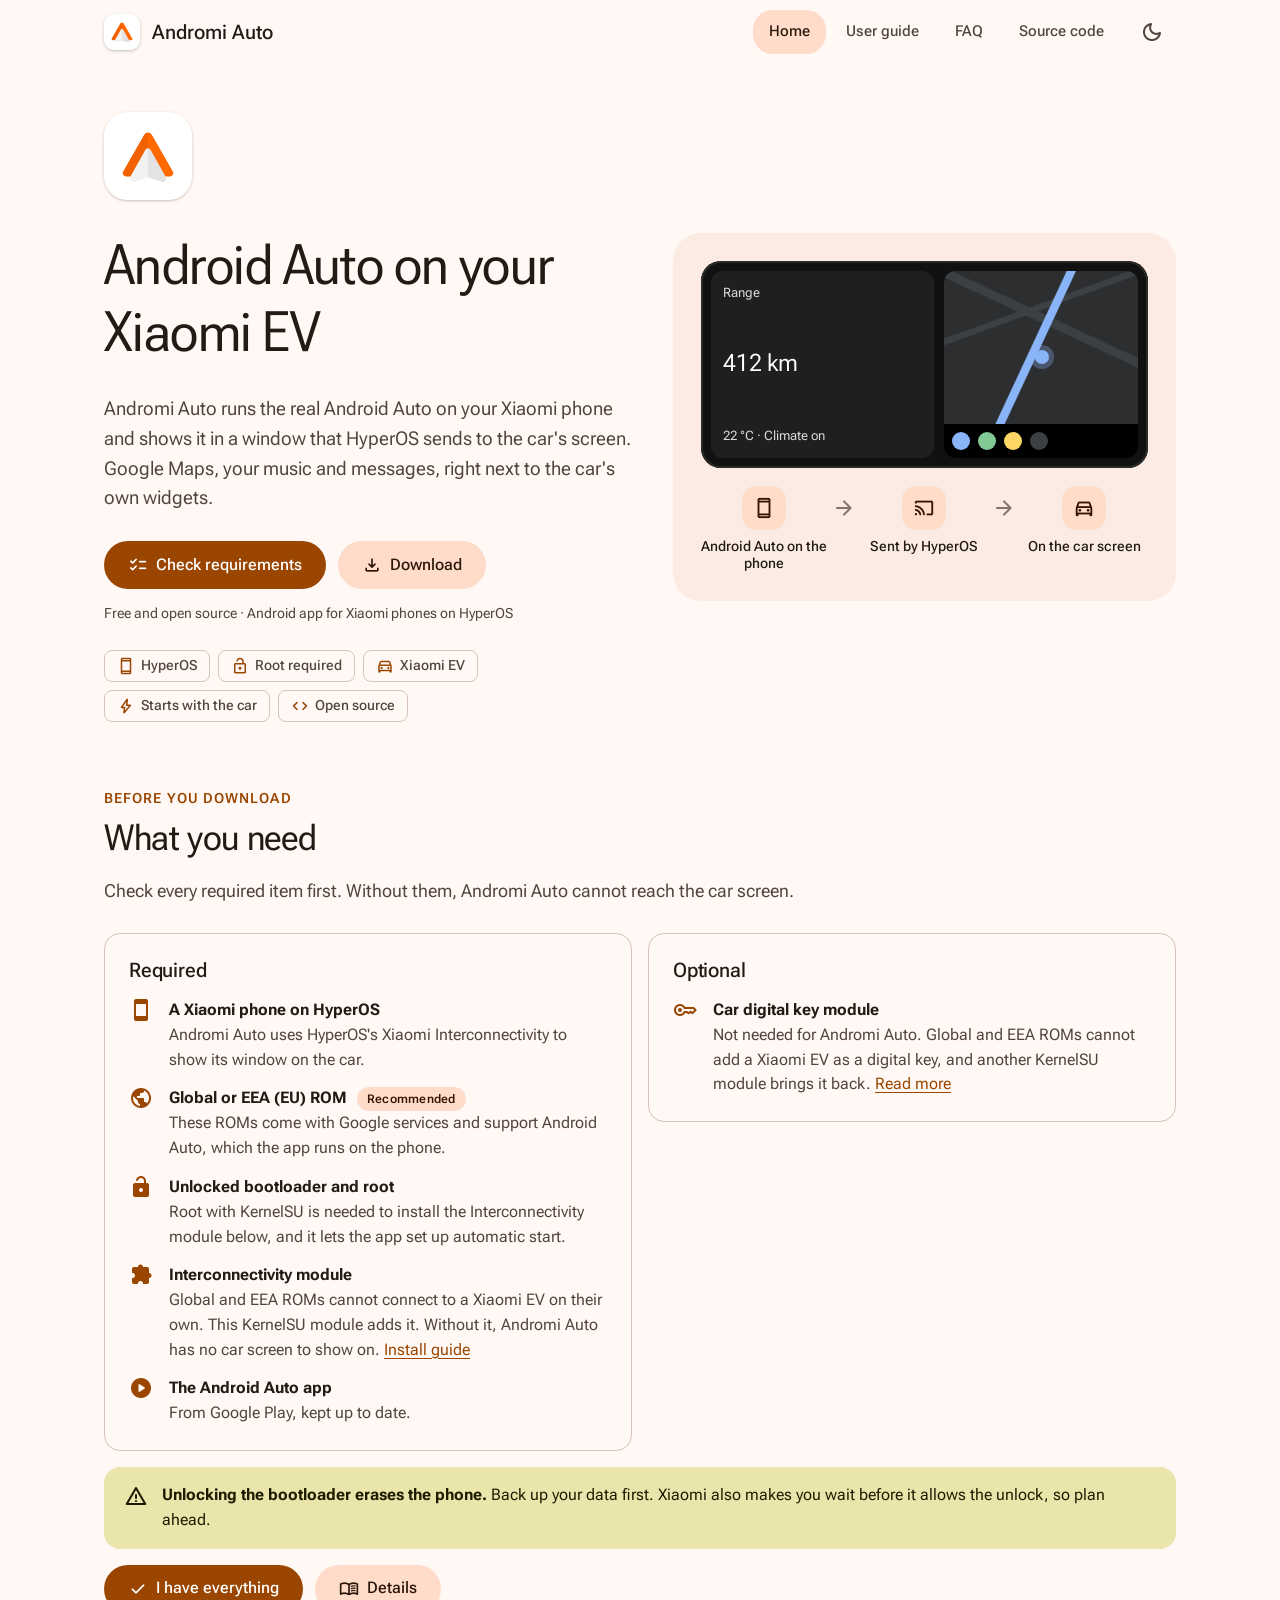
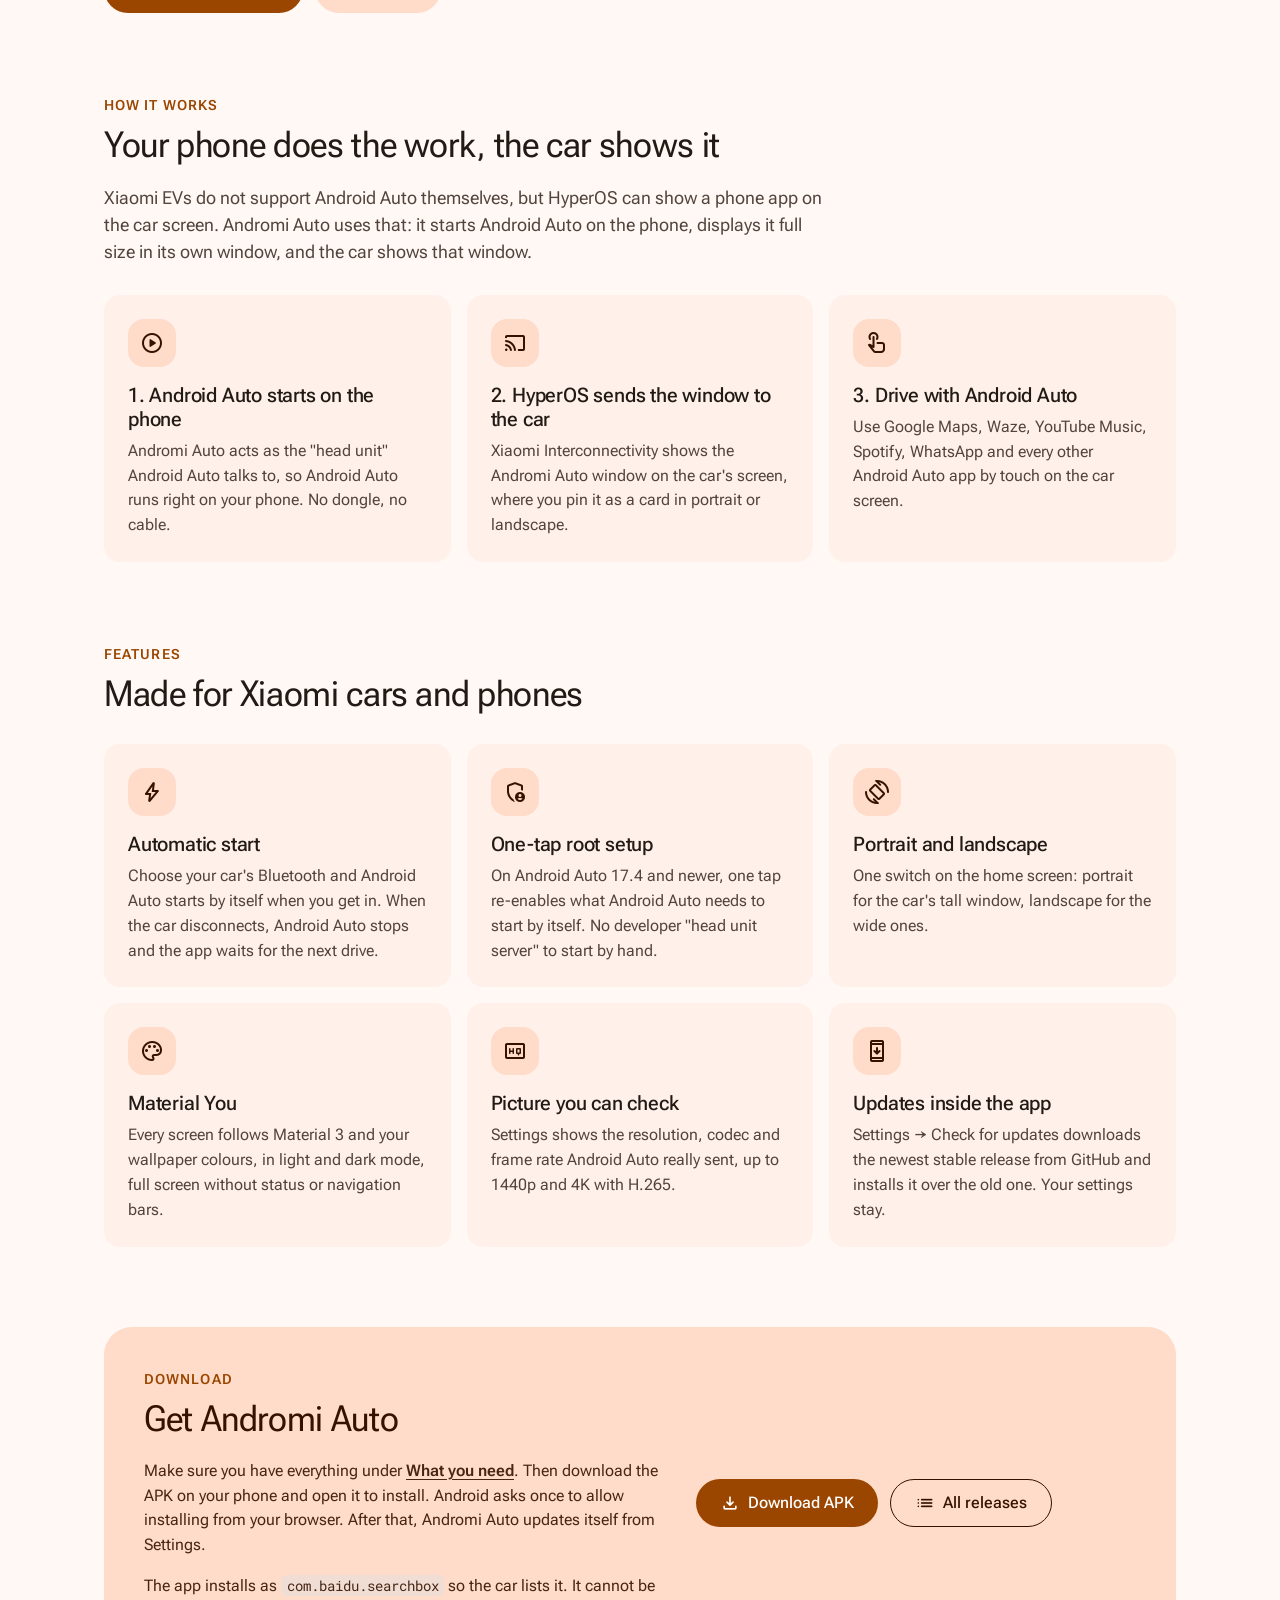
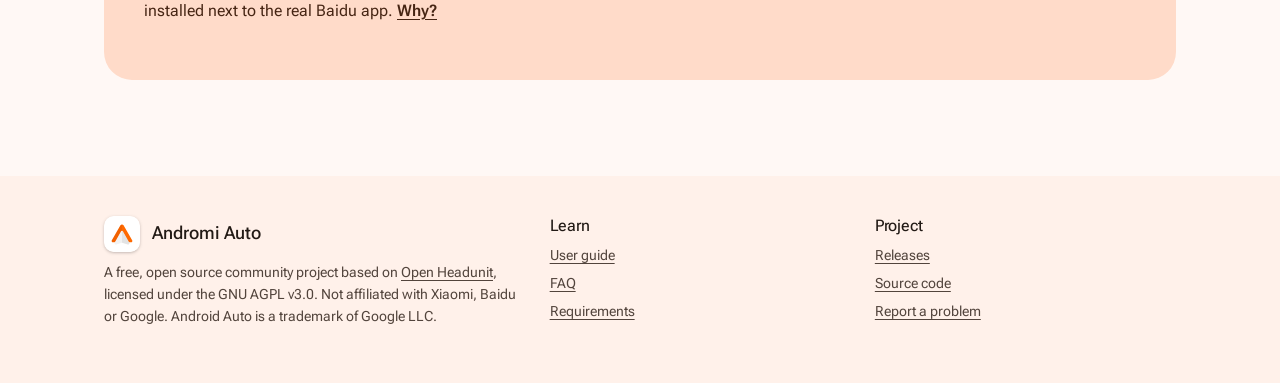
==== index.html @ 0a36bcce "Requirements first: unlocked bootloader, root and the module are required - Home: "What you need" co" ====
<!doctype html>
<html lang="en">
<head>
  <meta charset="utf-8">
  <meta name="viewport" content="width=device-width, initial-scale=1">
  <title>Andromi Auto · Android Auto on your Xiaomi EV</title>
  <meta name="description" content="Andromi Auto runs Android Auto on your Xiaomi phone and shows it on the screen of your Xiaomi EV through HyperOS Interconnectivity.">
  <meta name="theme-color" content="#FFF8F5" media="(prefers-color-scheme: light)">
  <meta name="theme-color" content="#1A120D" media="(prefers-color-scheme: dark)">
  <meta property="og:title" content="Andromi Auto">
  <meta property="og:description" content="Android Auto on the screen of your Xiaomi EV, straight from your Xiaomi phone.">
  <meta property="og:image" content="https://andromi-auto.github.io/assets/icon-512.png">
  <link rel="icon" href="favicon.svg" type="image/svg+xml">
  <link rel="icon" href="favicon.png" type="image/png" sizes="64x64">
  <link rel="apple-touch-icon" href="apple-touch-icon.png">
  <script>try{var t=localStorage.getItem("theme");if(t)document.documentElement.setAttribute("data-theme",t)}catch(e){}</script>
  <link rel="preconnect" href="https://fonts.googleapis.com">
  <link rel="preconnect" href="https://fonts.gstatic.com" crossorigin>
  <link rel="stylesheet" href="https://fonts.googleapis.com/css2?family=Roboto+Flex:opsz,wght@8..144,300..700&family=Roboto+Mono:wght@400;500&display=swap">
  <link rel="stylesheet" href="https://fonts.googleapis.com/css2?family=Material+Symbols+Rounded:opsz,wght,FILL,GRAD@20..48,100..700,0..1,-50..200&display=block">
  <link rel="stylesheet" href="assets/style.css">
</head>
<body>
  <a class="skip" href="#main">Skip to content</a>

  <header class="top-bar">
    <div class="wrap">
      <a class="brand" href="./"><img src="assets/icon.svg" alt="" width="36" height="36">Andromi Auto</a>
      <nav class="nav" aria-label="Main">
        <a href="./" aria-current="page">Home</a>
        <a href="guide.html">User guide</a>
        <a href="faq.html">FAQ</a>
        <a href="https://github.com/Andromi-Auto/andromi-auto">Source code</a>
      </nav>
      <button class="icon-button" id="theme-toggle" type="button" aria-label="Switch theme"><span class="icon">dark_mode</span></button>
    </div>
  </header>

  <main id="main">
    <!-- Hero -->
    <section class="hero">
      <div class="wrap">
        <div>
          <img class="hero-logo" src="assets/icon.svg" alt="Andromi Auto icon" width="88" height="88">
          <h1>Android Auto on your Xiaomi EV</h1>
          <p class="lead">Andromi Auto runs the real Android Auto on your Xiaomi phone and shows it in a window that HyperOS sends to the car's screen. Google Maps, your music and messages, right next to the car's own widgets.</p>
          <div class="btn-row">
            <a class="btn btn-filled" href="#requirements"><span class="icon">checklist</span>Check requirements</a>
            <a class="btn btn-tonal" href="#download"><span class="icon">download</span>Download</a>
          </div>
          <p class="release-note" data-latest-release>Free and open source · Android app for Xiaomi phones on HyperOS</p>
          <ul class="chips" aria-label="Highlights">
            <li class="chip"><span class="icon">smartphone</span>HyperOS</li>
            <li class="chip"><span class="icon">lock_open</span>Root required</li>
            <li class="chip"><span class="icon">directions_car</span>Xiaomi EV</li>
            <li class="chip"><span class="icon">bolt</span>Starts with the car</li>
            <li class="chip"><span class="icon">code</span>Open source</li>
          </ul>
        </div>

        <figure class="scene" aria-label="Illustration: Android Auto from the phone shown on the car screen next to the car's widgets">
          <div class="car-screen" aria-hidden="true">
            <div class="car-widget"><span>Range</span><strong>412 km</strong><span>22 °C · Climate on</span></div>
            <div class="aa-window"><div class="aa-map"></div><div class="aa-rail"><span></span><span></span><span></span><span></span></div></div>
          </div>
          <div class="flow">
            <span class="flow-step"><span class="icon">smartphone</span>Android Auto on the phone</span>
            <span class="icon flow-arrow" aria-hidden="true">arrow_forward</span>
            <span class="flow-step"><span class="icon">cast</span>Sent by HyperOS</span>
            <span class="icon flow-arrow" aria-hidden="true">arrow_forward</span>
            <span class="flow-step"><span class="icon">directions_car</span>On the car screen</span>
          </div>
        </figure>
      </div>
    </section>

    <!-- Requirements: first, so nobody downloads an app their phone cannot use -->
    <section id="requirements">
      <div class="wrap">
        <div class="section-head">
          <span class="eyebrow">Before you download</span>
          <h2>What you need</h2>
          <p>Check every required item first. Without them, Andromi Auto cannot reach the car screen.</p>
        </div>
        <div class="grid two">
          <div class="card outlined">
            <h3>Required</h3>
            <ul class="check-list">
              <li><span class="icon filled">smartphone</span><div><strong>A Xiaomi phone on HyperOS</strong><span class="text">Andromi Auto uses HyperOS's Xiaomi Interconnectivity to show its window on the car.</span></div></li>
              <li><span class="icon filled">public</span><div><strong>Global or EEA (EU) ROM <span class="badge">Recommended</span></strong><span class="text">These ROMs come with Google services and support Android Auto, which the app runs on the phone.</span></div></li>
              <li><span class="icon filled">lock_open</span><div><strong>Unlocked bootloader and root</strong><span class="text">Root with KernelSU is needed to install the Interconnectivity module below, and it lets the app set up automatic start.</span></div></li>
              <li><span class="icon filled">extension</span><div><strong>Interconnectivity module</strong><span class="text">Global and EEA ROMs cannot connect to a Xiaomi EV on their own. This KernelSU module adds it. Without it, Andromi Auto has no car screen to show on. <a href="guide.html#interconnectivity-module">Install guide</a></span></div></li>
              <li><span class="icon filled">play_circle</span><div><strong>The Android Auto app</strong><span class="text">From Google Play, kept up to date.</span></div></li>
            </ul>
          </div>
          <div class="card outlined">
            <h3>Optional</h3>
            <ul class="check-list">
              <li><span class="icon">key</span><div><strong>Car digital key module</strong><span class="text">Not needed for Andromi Auto. Global and EEA ROMs cannot add a Xiaomi EV as a digital key, and another KernelSU module brings it back. <a href="guide.html#digital-key">Read more</a></span></div></li>
            </ul>
          </div>
        </div>
        <div class="note warn">
          <span class="icon">warning</span>
          <div><p><b>Unlocking the bootloader erases the phone.</b> Back up your data first. Xiaomi also makes you wait before it allows the unlock, so plan ahead.</p></div>
        </div>
        <div class="btn-row" style="margin-top:8px">
          <a class="btn btn-filled" href="#download"><span class="icon">check</span>I have everything</a>
          <a class="btn btn-tonal" href="guide.html#requirements"><span class="icon">menu_book</span>Details</a>
        </div>
      </div>
    </section>

    <!-- What it does -->
    <section id="how-it-works">
      <div class="wrap">
        <div class="section-head">
          <span class="eyebrow">How it works</span>
          <h2>Your phone does the work, the car shows it</h2>
          <p>Xiaomi EVs do not support Android Auto themselves, but HyperOS can show a phone app on the car screen. Andromi Auto uses that: it starts Android Auto on the phone, displays it full size in its own window, and the car shows that window.</p>
        </div>
        <div class="grid">
          <div class="card">
            <span class="feature-icon"><span class="icon">play_circle</span></span>
            <h3>1. Android Auto starts on the phone</h3>
            <p>Andromi Auto acts as the "head unit" Android Auto talks to, so Android Auto runs right on your phone. No dongle, no cable.</p>
          </div>
          <div class="card">
            <span class="feature-icon"><span class="icon">cast</span></span>
            <h3>2. HyperOS sends the window to the car</h3>
            <p>Xiaomi Interconnectivity shows the Andromi Auto window on the car's screen, where you pin it as a card in portrait or landscape.</p>
          </div>
          <div class="card">
            <span class="feature-icon"><span class="icon">touch_app</span></span>
            <h3>3. Drive with Android Auto</h3>
            <p>Use Google Maps, Waze, YouTube Music, Spotify, WhatsApp and every other Android Auto app by touch on the car screen.</p>
          </div>
        </div>
      </div>
    </section>

    <!-- Features -->
    <section id="features">
      <div class="wrap">
        <div class="section-head">
          <span class="eyebrow">Features</span>
          <h2>Made for Xiaomi cars and phones</h2>
        </div>
        <div class="grid">
          <div class="card">
            <span class="feature-icon"><span class="icon">bolt</span></span>
            <h3>Automatic start</h3>
            <p>Choose your car's Bluetooth and Android Auto starts by itself when you get in. When the car disconnects, Android Auto stops and the app waits for the next drive.</p>
          </div>
          <div class="card">
            <span class="feature-icon"><span class="icon">admin_panel_settings</span></span>
            <h3>One-tap root setup</h3>
            <p>On Android Auto 17.4 and newer, one tap re-enables what Android Auto needs to start by itself. No developer "head unit server" to start by hand.</p>
          </div>
          <div class="card">
            <span class="feature-icon"><span class="icon">screen_rotation</span></span>
            <h3>Portrait and landscape</h3>
            <p>One switch on the home screen: portrait for the car's tall window, landscape for the wide ones.</p>
          </div>
          <div class="card">
            <span class="feature-icon"><span class="icon">palette</span></span>
            <h3>Material You</h3>
            <p>Every screen follows Material 3 and your wallpaper colours, in light and dark mode, full screen without status or navigation bars.</p>
          </div>
          <div class="card">
            <span class="feature-icon"><span class="icon">high_quality</span></span>
            <h3>Picture you can check</h3>
            <p>Settings shows the resolution, codec and frame rate Android Auto really sent, up to 1440p and 4K with H.265.</p>
          </div>
          <div class="card">
            <span class="feature-icon"><span class="icon">system_update</span></span>
            <h3>Updates inside the app</h3>
            <p>Settings → Check for updates downloads the newest stable release from GitHub and installs it over the old one. Your settings stay.</p>
          </div>
        </div>
      </div>
    </section>

    <!-- Download -->
    <section id="download">
      <div class="wrap">
        <div class="download">
          <div>
            <span class="eyebrow">Download</span>
            <h2>Get Andromi Auto</h2>
            <p>Make sure you have everything under <a href="#requirements" style="color:inherit;font-weight:600">What you need</a>. Then download the APK on your phone and open it to install. Android asks once to allow installing from your browser. After that, Andromi Auto updates itself from Settings.</p>
            <p>The app installs as <code>com.baidu.searchbox</code> so the car lists it. It cannot be installed next to the real Baidu app. <a href="faq.html#baidu" style="color:inherit;font-weight:600">Why?</a></p>
          </div>
          <div class="btn-row">
            <a class="btn btn-filled" href="https://github.com/Andromi-Auto/andromi-auto/releases/latest/download/Andromi-Auto-release.apk"><span class="icon">download</span>Download APK</a>
            <a class="btn btn-outlined" href="https://github.com/Andromi-Auto/andromi-auto/releases"><span class="icon">list</span>All releases</a>
          </div>
        </div>
      </div>
    </section>
  </main>

  <footer>
    <div class="wrap">
      <div>
        <a class="brand" href="./"><img src="assets/icon.svg" alt="" width="36" height="36">Andromi Auto</a>
        <p>A free, open source community project based on <a href="https://github.com/andreknieriem/open-headunit">Open Headunit</a>, licensed under the GNU AGPL v3.0. Not affiliated with Xiaomi, Baidu or Google. Android Auto is a trademark of Google LLC.</p>
      </div>
      <div>
        <h2>Learn</h2>
        <ul>
          <li><a href="guide.html">User guide</a></li>
          <li><a href="faq.html">FAQ</a></li>
          <li><a href="guide.html#requirements">Requirements</a></li>
        </ul>
      </div>
      <div>
        <h2>Project</h2>
        <ul>
          <li><a href="https://github.com/Andromi-Auto/andromi-auto/releases">Releases</a></li>
          <li><a href="https://github.com/Andromi-Auto/andromi-auto">Source code</a></li>
          <li><a href="https://github.com/Andromi-Auto/andromi-auto/issues">Report a problem</a></li>
        </ul>
      </div>
    </div>
  </footer>

  <script src="assets/app.js"></script>
</body>
</html>
---- assets/style.css ----
/*
 * Andromi Auto website: Material 3 (Material You) look.
 * Colour roles follow the M3 tonal palette generated from the app's Xiaomi orange (#FF6900).
 * Light by default, dark from the system setting, and either one forced by the theme button
 * (data-theme on <html>).
 */

:root {
  --brand: #FF6900;

  --primary: #9A4600;
  --on-primary: #FFFFFF;
  --primary-container: #FFDBC9;
  --on-primary-container: #331200;
  --secondary: #765848;
  --on-secondary: #FFFFFF;
  --secondary-container: #FFDBC9;
  --on-secondary-container: #2B160A;
  --tertiary: #636032;
  --tertiary-container: #EAE5AB;
  --on-tertiary-container: #1E1C00;
  --error-container: #FFDAD6;
  --on-error-container: #410002;

  --surface: #FFF8F5;
  --on-surface: #221A15;
  --on-surface-variant: #52443C;
  --outline: #85746B;
  --outline-variant: #D7C2B8;
  --surface-container-lowest: #FFFFFF;
  --surface-container-low: #FFF1EA;
  --surface-container: #FBEBE3;
  --surface-container-high: #F5E5DD;
  --surface-container-highest: #EFDFD7;

  --shadow: 0 1px 2px rgba(0, 0, 0, .12), 0 1px 3px 1px rgba(0, 0, 0, .08);
  --radius-s: 12px;
  --radius-m: 16px;
  --radius-l: 28px;
  --max: 1120px;
  color-scheme: light;
}

@media (prefers-color-scheme: dark) {
  :root:not([data-theme="light"]) {
    --primary: #FFB68D;
    --on-primary: #532200;
    --primary-container: #763400;
    --on-primary-container: #FFDBC9;
    --secondary: #E6BEAA;
    --on-secondary: #432B1E;
    --secondary-container: #5C4133;
    --on-secondary-container: #FFDBC9;
    --tertiary: #CEC991;
    --tertiary-container: #4B4820;
    --on-tertiary-container: #EAE5AB;
    --error-container: #93000A;
    --on-error-container: #FFDAD6;
    --surface: #1A120D;
    --on-surface: #F0DFD7;
    --on-surface-variant: #D7C2B8;
    --outline: #A08D84;
    --outline-variant: #52443C;
    --surface-container-lowest: #140D09;
    --surface-container-low: #221A15;
    --surface-container: #271E19;
    --surface-container-high: #322823;
    --surface-container-highest: #3D332D;
    --shadow: 0 1px 2px rgba(0, 0, 0, .4), 0 1px 3px 1px rgba(0, 0, 0, .25);
    color-scheme: dark;
  }
}

:root[data-theme="dark"] {
  --primary: #FFB68D;
  --on-primary: #532200;
  --primary-container: #763400;
  --on-primary-container: #FFDBC9;
  --secondary: #E6BEAA;
  --on-secondary: #432B1E;
  --secondary-container: #5C4133;
  --on-secondary-container: #FFDBC9;
  --tertiary: #CEC991;
  --tertiary-container: #4B4820;
  --on-tertiary-container: #EAE5AB;
  --error-container: #93000A;
  --on-error-container: #FFDAD6;
  --surface: #1A120D;
  --on-surface: #F0DFD7;
  --on-surface-variant: #D7C2B8;
  --outline: #A08D84;
  --outline-variant: #52443C;
  --surface-container-lowest: #140D09;
  --surface-container-low: #221A15;
  --surface-container: #271E19;
  --surface-container-high: #322823;
  --surface-container-highest: #3D332D;
  --shadow: 0 1px 2px rgba(0, 0, 0, .4), 0 1px 3px 1px rgba(0, 0, 0, .25);
  color-scheme: dark;
}

/* ---------- Base ---------- */

*, *::before, *::after { box-sizing: border-box; }

html { scroll-behavior: smooth; scroll-padding-top: 88px; -webkit-text-size-adjust: 100%; }

body {
  margin: 0;
  background: var(--surface);
  color: var(--on-surface);
  font-family: "Roboto Flex", Roboto, system-ui, -apple-system, "Segoe UI", sans-serif;
  font-size: 16px;
  line-height: 1.55;
  -webkit-font-smoothing: antialiased;
}

a { color: var(--primary); text-underline-offset: 3px; }
a:hover { text-decoration-thickness: 2px; }

h1, h2, h3 { line-height: 1.2; margin: 0 0 .5em; font-weight: 500; letter-spacing: -.01em; }
h1 { font-size: clamp(2.25rem, 5vw + 1rem, 3.5rem); font-weight: 450; }
h2 { font-size: clamp(1.75rem, 2.5vw + 1rem, 2.25rem); font-weight: 450; }
h3 { font-size: 1.25rem; }
p { margin: 0 0 1em; }

code, kbd {
  font-family: "Roboto Mono", ui-monospace, SFMono-Regular, Menlo, monospace;
  font-size: .88em;
  background: var(--surface-container-highest);
  border-radius: 6px;
  padding: .1em .4em;
}

.icon {
  font-family: "Material Symbols Rounded";
  font-weight: normal;
  font-style: normal;
  font-size: 24px;
  line-height: 1;
  letter-spacing: normal;
  text-transform: none;
  display: inline-block;
  white-space: nowrap;
  direction: ltr;
  -webkit-font-feature-settings: "liga";
  font-feature-settings: "liga";
  font-variation-settings: "FILL" 0, "wght" 400, "GRAD" 0, "opsz" 24;
  user-select: none;
  flex: none;
}
.icon.filled { font-variation-settings: "FILL" 1, "wght" 400, "GRAD" 0, "opsz" 24; }

.wrap { max-width: var(--max); margin: 0 auto; padding: 0 16px; }
@media (min-width: 600px) { .wrap { padding: 0 24px; } }

.skip {
  position: absolute; left: -999px; top: 8px; z-index: 100;
  background: var(--primary); color: var(--on-primary); padding: 8px 16px; border-radius: 20px;
}
.skip:focus { left: 8px; }

:focus-visible { outline: 3px solid var(--primary); outline-offset: 2px; border-radius: 4px; }

/* ---------- Top app bar ---------- */

.top-bar {
  position: sticky; top: 0; z-index: 10;
  background: var(--surface);
  transition: background-color .2s, box-shadow .2s;
}
.top-bar.scrolled { background: var(--surface-container); }

.top-bar .wrap {
  display: flex; align-items: center; gap: 8px; min-height: 64px;
}

.brand {
  display: flex; align-items: center; gap: 12px;
  color: var(--on-surface); text-decoration: none; font-size: 1.25rem; font-weight: 500;
  margin-right: auto; white-space: nowrap;
}
.brand img { width: 36px; height: 36px; border-radius: 10px; box-shadow: var(--shadow); }

.nav { display: flex; gap: 4px; }
.nav a {
  color: var(--on-surface-variant); text-decoration: none; font-weight: 500; font-size: .95rem;
  padding: 10px 16px; border-radius: 20px; white-space: nowrap;
}
.nav a:hover { background: var(--surface-container-highest); color: var(--on-surface); }
.nav a[aria-current="page"] { background: var(--secondary-container); color: var(--on-secondary-container); }

.icon-button {
  display: inline-grid; place-items: center; width: 48px; height: 48px; border-radius: 24px;
  border: 0; background: transparent; color: var(--on-surface-variant); cursor: pointer;
}
.icon-button:hover { background: var(--surface-container-highest); }

/* On phones the navigation moves to a scrollable row of tabs under the title. */
@media (max-width: 760px) {
  .top-bar .wrap { flex-wrap: wrap; padding-top: 4px; }
  .nav {
    order: 3; width: 100%; overflow-x: auto; scrollbar-width: none;
    padding-bottom: 8px; margin: 0 -4px;
  }
  .nav::-webkit-scrollbar { display: none; }
}

/* ---------- Buttons and chips ---------- */

.btn {
  display: inline-flex; align-items: center; justify-content: center; gap: 8px;
  min-height: 48px; padding: 0 24px; border-radius: 24px; border: 0;
  font: inherit; font-weight: 500; font-size: 1rem; text-decoration: none; cursor: pointer;
  transition: box-shadow .15s, filter .15s;
}
.btn .icon { font-size: 20px; }
.btn-filled { background: var(--primary); color: var(--on-primary); }
.btn-filled:hover { box-shadow: var(--shadow); filter: brightness(1.06); }
.btn-tonal { background: var(--secondary-container); color: var(--on-secondary-container); }
.btn-tonal:hover { box-shadow: var(--shadow); }
.btn-outlined { background: transparent; color: var(--primary); border: 1px solid var(--outline); }
.btn-outlined:hover { background: var(--surface-container-high); }
.btn-row { display: flex; flex-wrap: wrap; gap: 12px; }

.chips { display: flex; flex-wrap: wrap; gap: 8px; margin: 0; padding: 0; list-style: none; }
.chip {
  display: inline-flex; align-items: center; gap: 6px; height: 32px; padding: 0 12px;
  border: 1px solid var(--outline-variant); border-radius: 8px;
  color: var(--on-surface-variant); font-size: .875rem; font-weight: 500;
}
.chip .icon { font-size: 18px; color: var(--primary); }

/* ---------- Sections and cards ---------- */

section { padding: 56px 0; }
section + section { padding-top: 24px; }
.section-head { max-width: 720px; margin-bottom: 28px; }
.section-head p { color: var(--on-surface-variant); font-size: 1.1rem; }
.eyebrow {
  display: inline-block; color: var(--primary); font-weight: 600; font-size: .85rem;
  letter-spacing: .08em; text-transform: uppercase; margin-bottom: 8px;
}

.grid { display: grid; gap: 16px; grid-template-columns: repeat(auto-fill, minmax(min(100%, 300px), 1fr)); }
.grid.two { grid-template-columns: repeat(auto-fit, minmax(min(100%, 340px), 1fr)); align-items: start; }

.card {
  background: var(--surface-container-low);
  border-radius: var(--radius-m);
  padding: 24px;
}
.card.elevated { background: var(--surface-container-low); box-shadow: var(--shadow); }
.card.filled { background: var(--surface-container-highest); }
.card.outlined { background: var(--surface); border: 1px solid var(--outline-variant); }
.card h3 { margin-bottom: .4em; }
.card h3 + .check-list { margin-top: 16px; }
.card p:last-child, .card ul:last-child, .card ol:last-child { margin-bottom: 0; }
.card p, .card li { color: var(--on-surface-variant); }

.feature-icon {
  display: inline-grid; place-items: center; width: 48px; height: 48px; margin-bottom: 16px;
  border-radius: 16px; background: var(--primary-container); color: var(--on-primary-container);
}

/* ---------- Hero ---------- */

.hero { padding: 48px 0 40px; }
.hero .wrap { display: grid; gap: 40px; align-items: center; }
@media (min-width: 900px) { .hero .wrap { grid-template-columns: 1.05fr 1fr; } }
.hero-logo { width: 88px; height: 88px; border-radius: 24px; box-shadow: var(--shadow); margin-bottom: 24px; }
.hero .lead { font-size: 1.2rem; color: var(--on-surface-variant); max-width: 34em; margin-bottom: 28px; }
.hero .chips { margin-top: 24px; }
.release-note { margin-top: 14px; font-size: .9rem; color: var(--on-surface-variant); min-height: 1.4em; }

/* The illustration: phone → Andromi Auto → car screen, drawn in CSS so it follows the theme. */
.scene {
  position: relative; background: var(--surface-container); border-radius: var(--radius-l);
  margin: 0; padding: 28px; display: grid; gap: 18px; overflow: hidden;
}
.car-screen {
  background: #111; border-radius: 20px; padding: 10px; aspect-ratio: 16 / 7.4;
  display: grid; grid-template-columns: 1.15fr 1fr; gap: 10px;
  box-shadow: inset 0 0 0 2px #2a2a2a;
}
.car-widget { border-radius: 12px; background: #1F1F1F; padding: 12px; color: #DADADA; font-size: .8rem; display: grid; align-content: space-between; }
.car-widget strong { font-size: 1.5rem; font-weight: 400; color: #fff; }
.aa-window { border-radius: 12px; background: #202124; overflow: hidden; display: grid; grid-template-rows: 1fr auto; }
.aa-map {
  background:
    linear-gradient(115deg, transparent 46%, #8AB4F8 46.5%, #8AB4F8 49.5%, transparent 50%),
    linear-gradient(25deg, transparent 60%, #3c4043 60.5%, #3c4043 64%, transparent 64.5%),
    linear-gradient(160deg, transparent 30%, #3c4043 30.5%, #3c4043 33%, transparent 33.5%),
    #2D2E30;
  position: relative;
}
.aa-map::after {
  content: ""; position: absolute; left: 47%; top: 52%; width: 14px; height: 14px; border-radius: 50%;
  background: #8AB4F8; box-shadow: 0 0 0 5px rgba(138, 180, 248, .3);
}
.aa-rail { display: flex; gap: 8px; padding: 8px; background: #000; }
.aa-rail span { width: 18px; height: 18px; border-radius: 50%; background: #3C4043; }
.aa-rail span:nth-child(1) { background: #8AB4F8; }
.aa-rail span:nth-child(2) { background: #81C995; }
.aa-rail span:nth-child(3) { background: #FDD663; }
.flow { display: grid; grid-template-columns: minmax(0, 1fr) auto minmax(0, 1fr) auto minmax(0, 1fr); align-items: start; gap: 4px; }
.flow-step { display: grid; justify-items: center; gap: 8px; text-align: center; font-size: .85rem; font-weight: 500; color: var(--on-surface); line-height: 1.3; }
.flow-step .icon { display: inline-grid; place-items: center; width: 44px; height: 44px; border-radius: 14px; background: var(--primary-container); color: var(--on-primary-container); font-size: 22px; }
.flow-arrow { color: var(--outline); margin-top: 10px; }
@media (max-width: 480px) { .scene { padding: 16px; } .flow-arrow { font-size: 18px; } }

/* ---------- Steps, notes, lists ---------- */

.steps { counter-reset: step; list-style: none; padding: 0; margin: 0; display: grid; gap: 12px; }
.steps > li {
  counter-increment: step; position: relative; padding: 20px 20px 20px 72px;
  background: var(--surface-container-low); border-radius: var(--radius-m);
}
.steps > li::before {
  content: counter(step); position: absolute; left: 20px; top: 18px;
  width: 36px; height: 36px; border-radius: 18px; display: grid; place-items: center;
  background: var(--primary); color: var(--on-primary); font-weight: 600;
}
.steps > li strong:first-child { display: block; font-size: 1.05rem; margin-bottom: 2px; }
.steps > li p { margin: 0; color: var(--on-surface-variant); }
.steps > li p + p { margin-top: .6em; }

.note {
  display: flex; gap: 14px; align-items: flex-start; padding: 16px 20px; border-radius: var(--radius-m);
  background: var(--secondary-container); color: var(--on-secondary-container); margin: 16px 0;
}
.note .icon { margin-top: 1px; }
.note p { margin: 0; }
.note p + p { margin-top: .5em; }
.note a { color: inherit; font-weight: 600; }
.note.warn { background: var(--tertiary-container); color: var(--on-tertiary-container); }

.check-list { list-style: none; padding: 0; margin: 0; display: grid; gap: 14px; }
.check-list li { display: grid; grid-template-columns: 28px 1fr; gap: 12px; }
.check-list .icon { color: var(--primary); }
.check-list strong { display: block; color: var(--on-surface); }
.check-list span.text { color: var(--on-surface-variant); }

.badge {
  display: inline-flex; align-items: center; height: 24px; padding: 0 10px; border-radius: 12px;
  font-size: .75rem; font-weight: 600; letter-spacing: .02em; vertical-align: middle; margin-left: 6px;
  background: var(--primary-container); color: var(--on-primary-container);
}
.badge.optional { background: var(--surface-container-highest); color: var(--on-surface-variant); }

pre {
  background: var(--surface-container-highest); color: var(--on-surface); border-radius: var(--radius-s);
  padding: 16px; overflow-x: auto; font-size: .85rem; line-height: 1.6; margin: .8em 0 0;
}
pre code { background: none; padding: 0; font-size: inherit; }

/* ---------- Guide layout with table of contents ---------- */

.doc { display: grid; gap: 32px; padding: 32px 0 64px; }
/* Grid columns may shrink below their content, so a long command scrolls inside its box. */
.doc > *, .steps > li { min-width: 0; }
@media (min-width: 960px) { .doc { grid-template-columns: 240px 1fr; } }
.toc { align-self: start; }
@media (min-width: 960px) { .toc { position: sticky; top: 88px; } }
.toc h2 { font-size: .85rem; text-transform: uppercase; letter-spacing: .08em; color: var(--on-surface-variant); font-weight: 600; margin: 0 0 8px 16px; }
.toc ol { list-style: none; margin: 0; padding: 0; }
.toc a { display: block; padding: 8px 16px; border-radius: 20px; color: var(--on-surface-variant); text-decoration: none; font-size: .95rem; font-weight: 500; }
.toc a:hover { background: var(--surface-container-highest); color: var(--on-surface); }
.toc a.active { background: var(--secondary-container); color: var(--on-secondary-container); }
@media (max-width: 959px) {
  .toc { background: var(--surface-container-low); border-radius: var(--radius-m); padding: 16px 8px; }
}
.doc-body > section { padding: 0 0 40px; }
.doc-body > section + section { padding-top: 0; }
.doc-body h2 { scroll-margin-top: 88px; display: flex; align-items: center; gap: 12px; }
.doc-body h2 .icon { color: var(--primary); }
.doc-body h3 { margin-top: 1.4em; scroll-margin-top: 88px; }
.doc-body > section > p, .doc-body > section > ul { color: var(--on-surface-variant); max-width: 760px; }
.page-title { padding: 40px 0 8px; }
.page-title p { color: var(--on-surface-variant); font-size: 1.15rem; max-width: 720px; }

/* ---------- FAQ (expandable cards) ---------- */

.faq { display: grid; gap: 8px; max-width: 860px; }
.faq details { background: var(--surface-container-low); border-radius: var(--radius-m); }
.faq details[open] { background: var(--surface-container); }
.faq summary {
  list-style: none; cursor: pointer; padding: 18px 20px; display: flex; gap: 16px; align-items: center;
  font-weight: 500; font-size: 1.05rem; border-radius: var(--radius-m);
}
.faq summary::-webkit-details-marker { display: none; }
.faq summary::after {
  content: "expand_more"; font-family: "Material Symbols Rounded"; font-size: 24px; margin-left: auto;
  color: var(--on-surface-variant); transition: transform .2s;
}
.faq details[open] summary::after { transform: rotate(180deg); }
.faq summary:hover { background: var(--surface-container-high); }
.faq .answer { padding: 0 20px 20px; color: var(--on-surface-variant); }
.faq .answer p:last-child { margin-bottom: 0; }
.faq-group + .faq-group { margin-top: 32px; }
.faq-group h2 { font-size: 1.35rem; margin-bottom: 14px; }

/* ---------- Download panel ---------- */

.download {
  background: var(--primary-container); color: var(--on-primary-container);
  border-radius: var(--radius-l); padding: 32px; display: grid; gap: 24px;
}
@media (min-width: 900px) { .download { grid-template-columns: 1.2fr 1fr; align-items: center; padding: 40px; } }
.download p { color: var(--on-primary-container); opacity: .9; }
.download .btn-outlined { color: var(--on-primary-container); border-color: currentColor; }

/* ---------- Footer ---------- */

footer {
  margin-top: 40px; background: var(--surface-container-low); color: var(--on-surface-variant);
  padding: 40px 0; font-size: .9rem;
}
footer .wrap { display: grid; gap: 24px; }
@media (min-width: 760px) { footer .wrap { grid-template-columns: 1.4fr 1fr 1fr; } }
footer h2 { font-size: 1rem; color: var(--on-surface); margin-bottom: 10px; }
footer ul { list-style: none; padding: 0; margin: 0; display: grid; gap: 6px; }
footer a { color: var(--on-surface-variant); }
footer a:hover { color: var(--primary); }
footer .brand { font-size: 1.1rem; margin-bottom: 10px; }

@media (prefers-reduced-motion: reduce) {
  html { scroll-behavior: auto; }
  * { transition: none !important; }
}
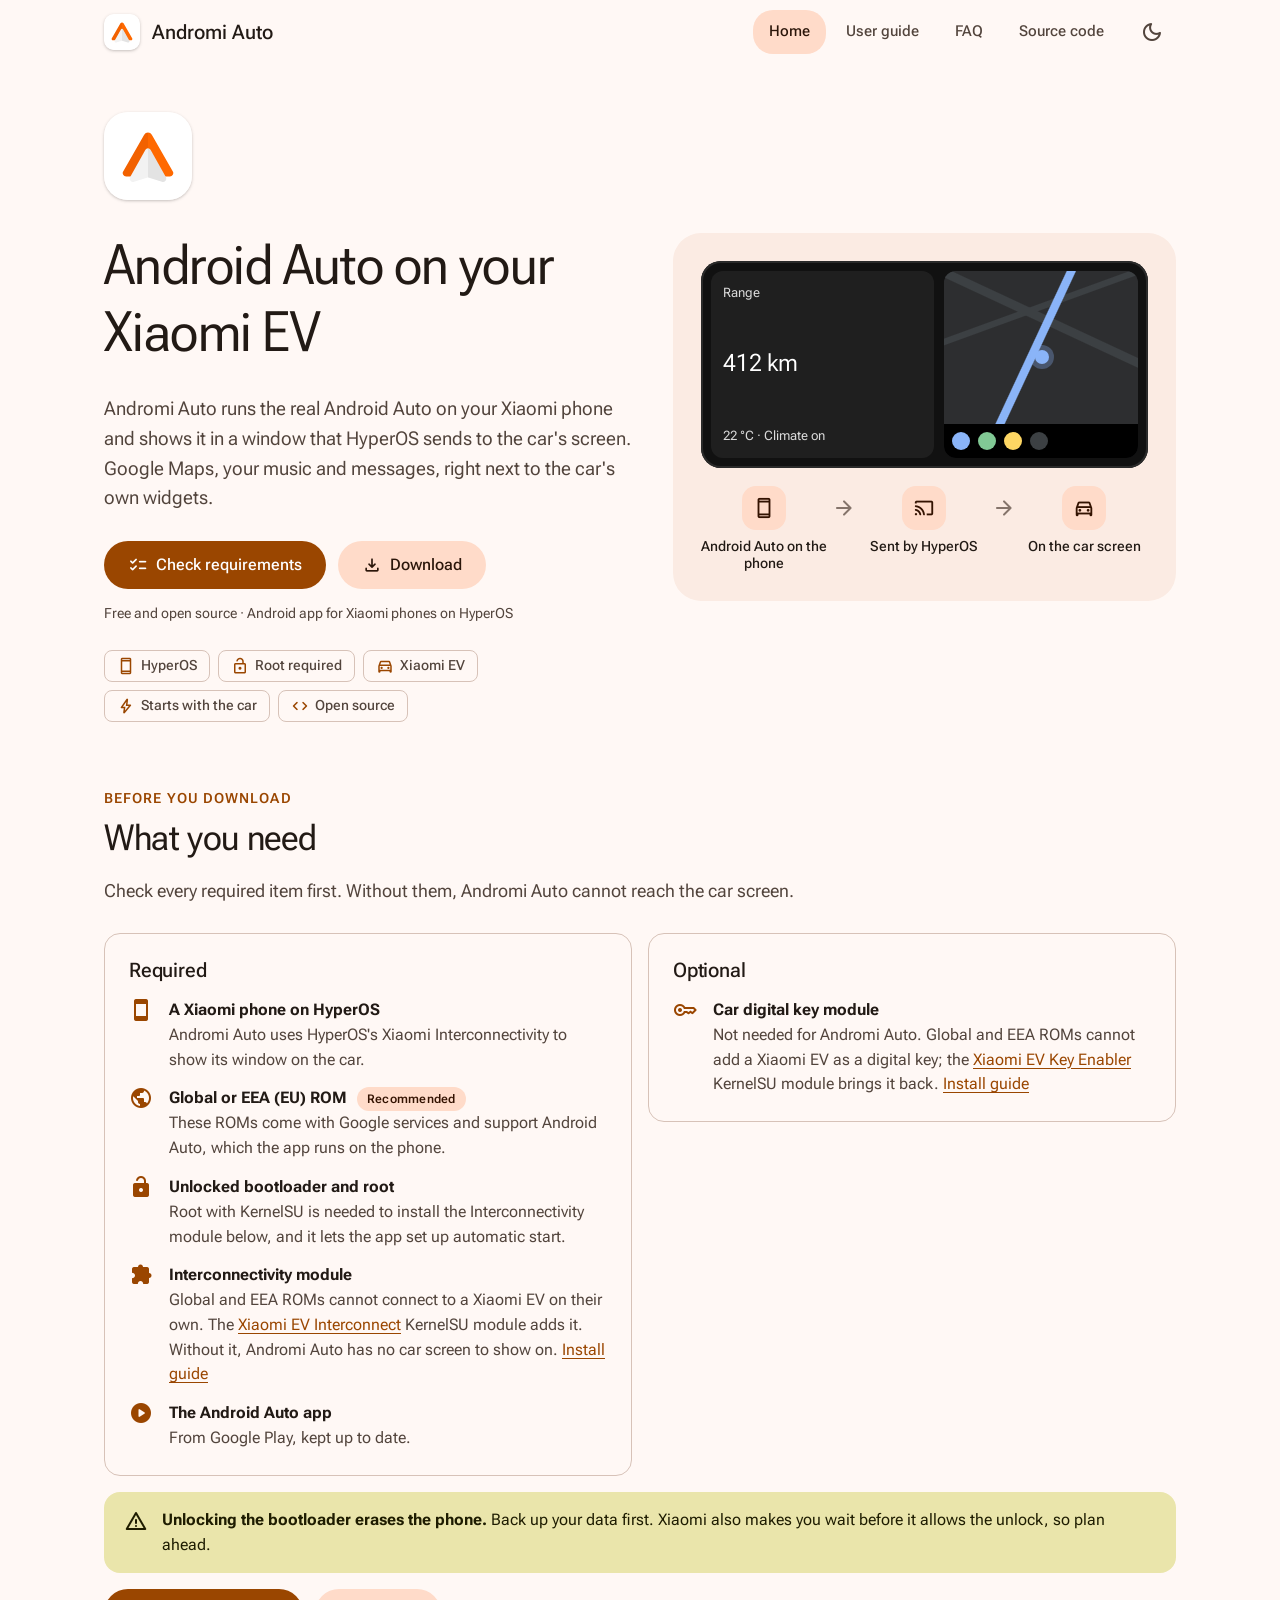
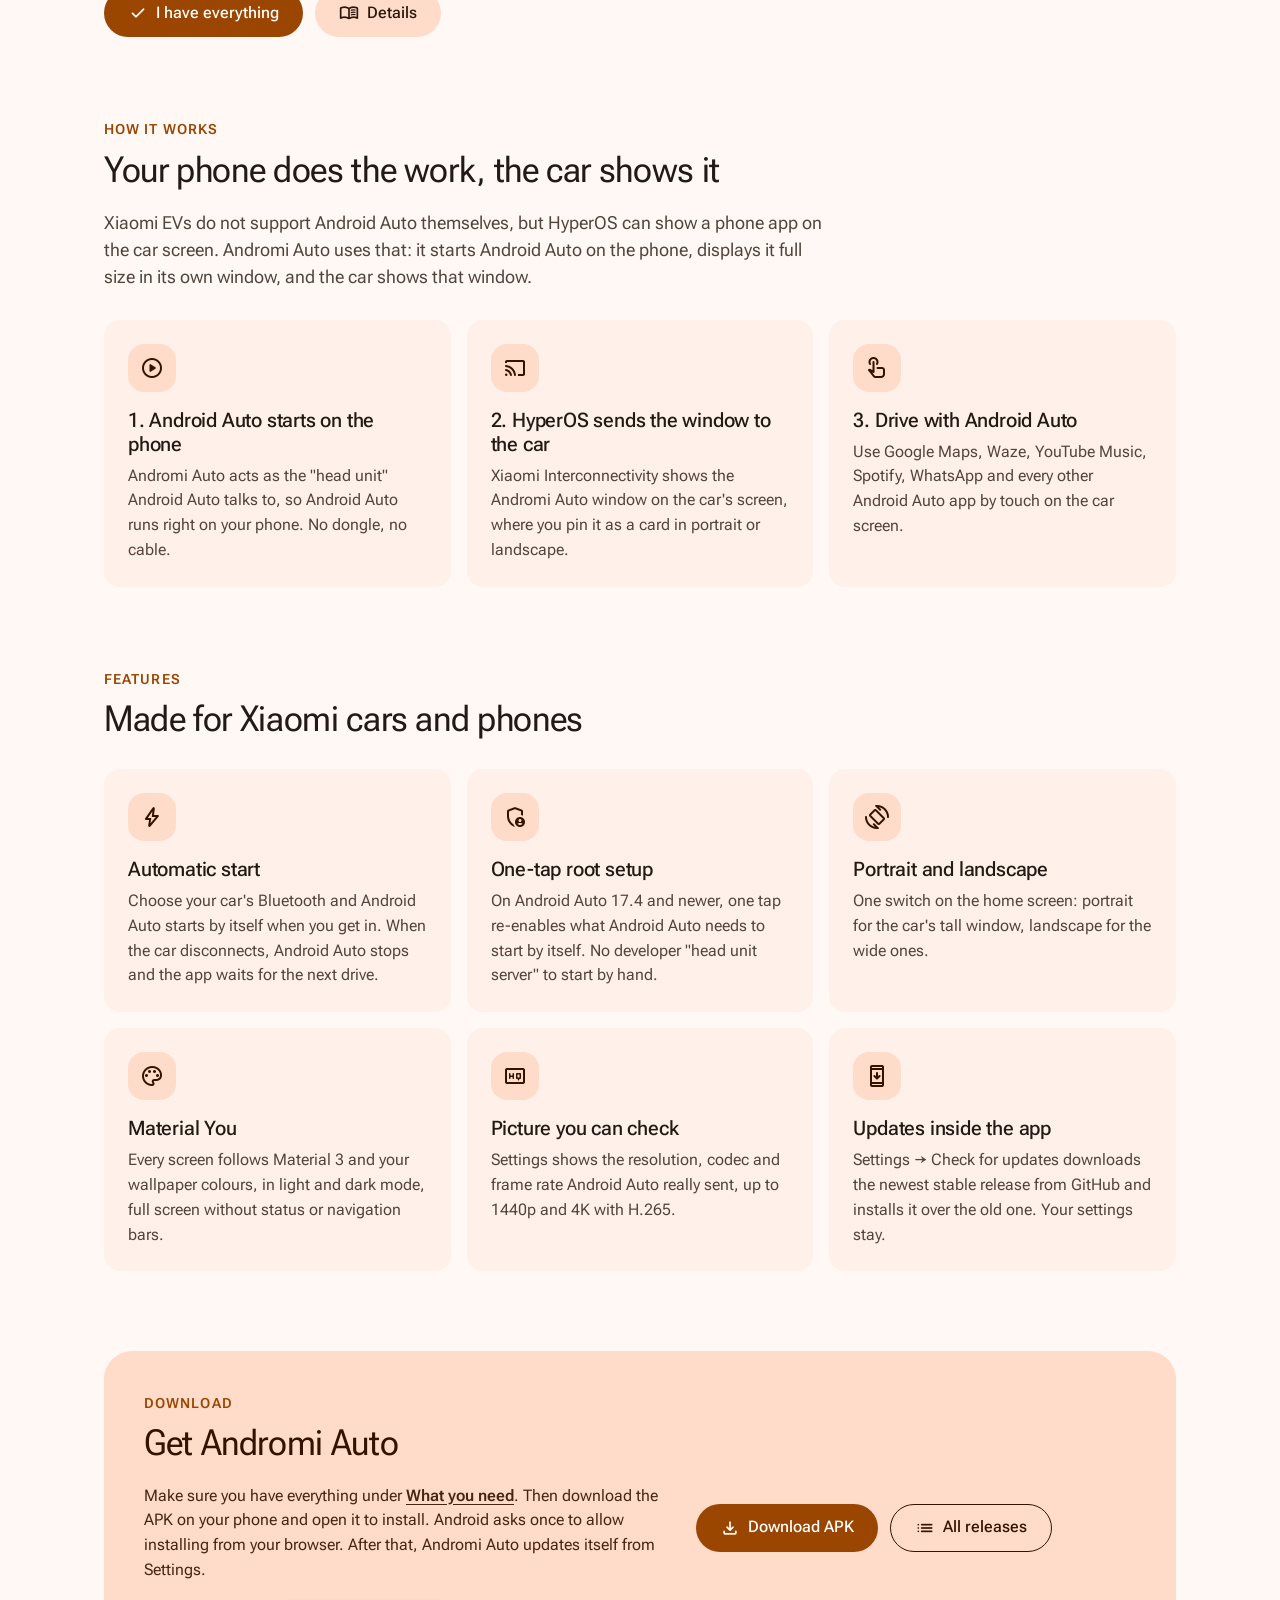
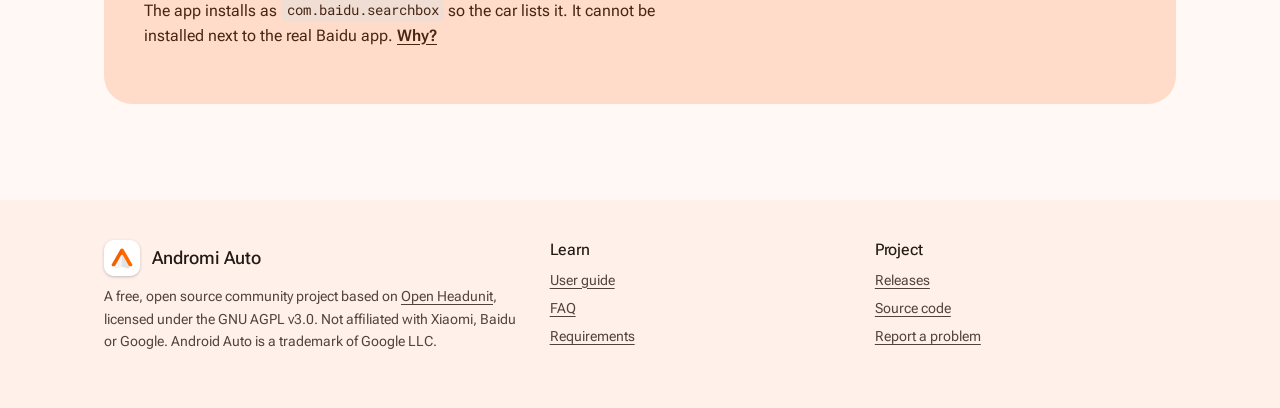
==== commit 61a75ec4: "Link the Interconnect and Key Enabler KernelSU modules - Guide: the Interconnectivity module and Car" ====
--- a/index.html
+++ b/index.html
@@ -89,14 +89,14 @@
               <li><span class="icon filled">smartphone</span><div><strong>A Xiaomi phone on HyperOS</strong><span class="text">Andromi Auto uses HyperOS's Xiaomi Interconnectivity to show its window on the car.</span></div></li>
               <li><span class="icon filled">public</span><div><strong>Global or EEA (EU) ROM <span class="badge">Recommended</span></strong><span class="text">These ROMs come with Google services and support Android Auto, which the app runs on the phone.</span></div></li>
               <li><span class="icon filled">lock_open</span><div><strong>Unlocked bootloader and root</strong><span class="text">Root with KernelSU is needed to install the Interconnectivity module below, and it lets the app set up automatic start.</span></div></li>
-              <li><span class="icon filled">extension</span><div><strong>Interconnectivity module</strong><span class="text">Global and EEA ROMs cannot connect to a Xiaomi EV on their own. This KernelSU module adds it. Without it, Andromi Auto has no car screen to show on. <a href="guide.html#interconnectivity-module">Install guide</a></span></div></li>
+              <li><span class="icon filled">extension</span><div><strong>Interconnectivity module</strong><span class="text">Global and EEA ROMs cannot connect to a Xiaomi EV on their own. The <a href="https://github.com/Andromi-Auto/xiaomi-ev-interconnect/releases/latest">Xiaomi EV Interconnect</a> KernelSU module adds it. Without it, Andromi Auto has no car screen to show on. <a href="guide.html#interconnectivity-module">Install guide</a></span></div></li>
               <li><span class="icon filled">play_circle</span><div><strong>The Android Auto app</strong><span class="text">From Google Play, kept up to date.</span></div></li>
             </ul>
           </div>
           <div class="card outlined">
             <h3>Optional</h3>
             <ul class="check-list">
-              <li><span class="icon">key</span><div><strong>Car digital key module</strong><span class="text">Not needed for Andromi Auto. Global and EEA ROMs cannot add a Xiaomi EV as a digital key, and another KernelSU module brings it back. <a href="guide.html#digital-key">Read more</a></span></div></li>
+              <li><span class="icon">key</span><div><strong>Car digital key module</strong><span class="text">Not needed for Andromi Auto. Global and EEA ROMs cannot add a Xiaomi EV as a digital key; the <a href="https://github.com/Andromi-Auto/xiaomi-ev-key/releases/latest">Xiaomi EV Key Enabler</a> KernelSU module brings it back. <a href="guide.html#digital-key">Install guide</a></span></div></li>
             </ul>
           </div>
         </div>
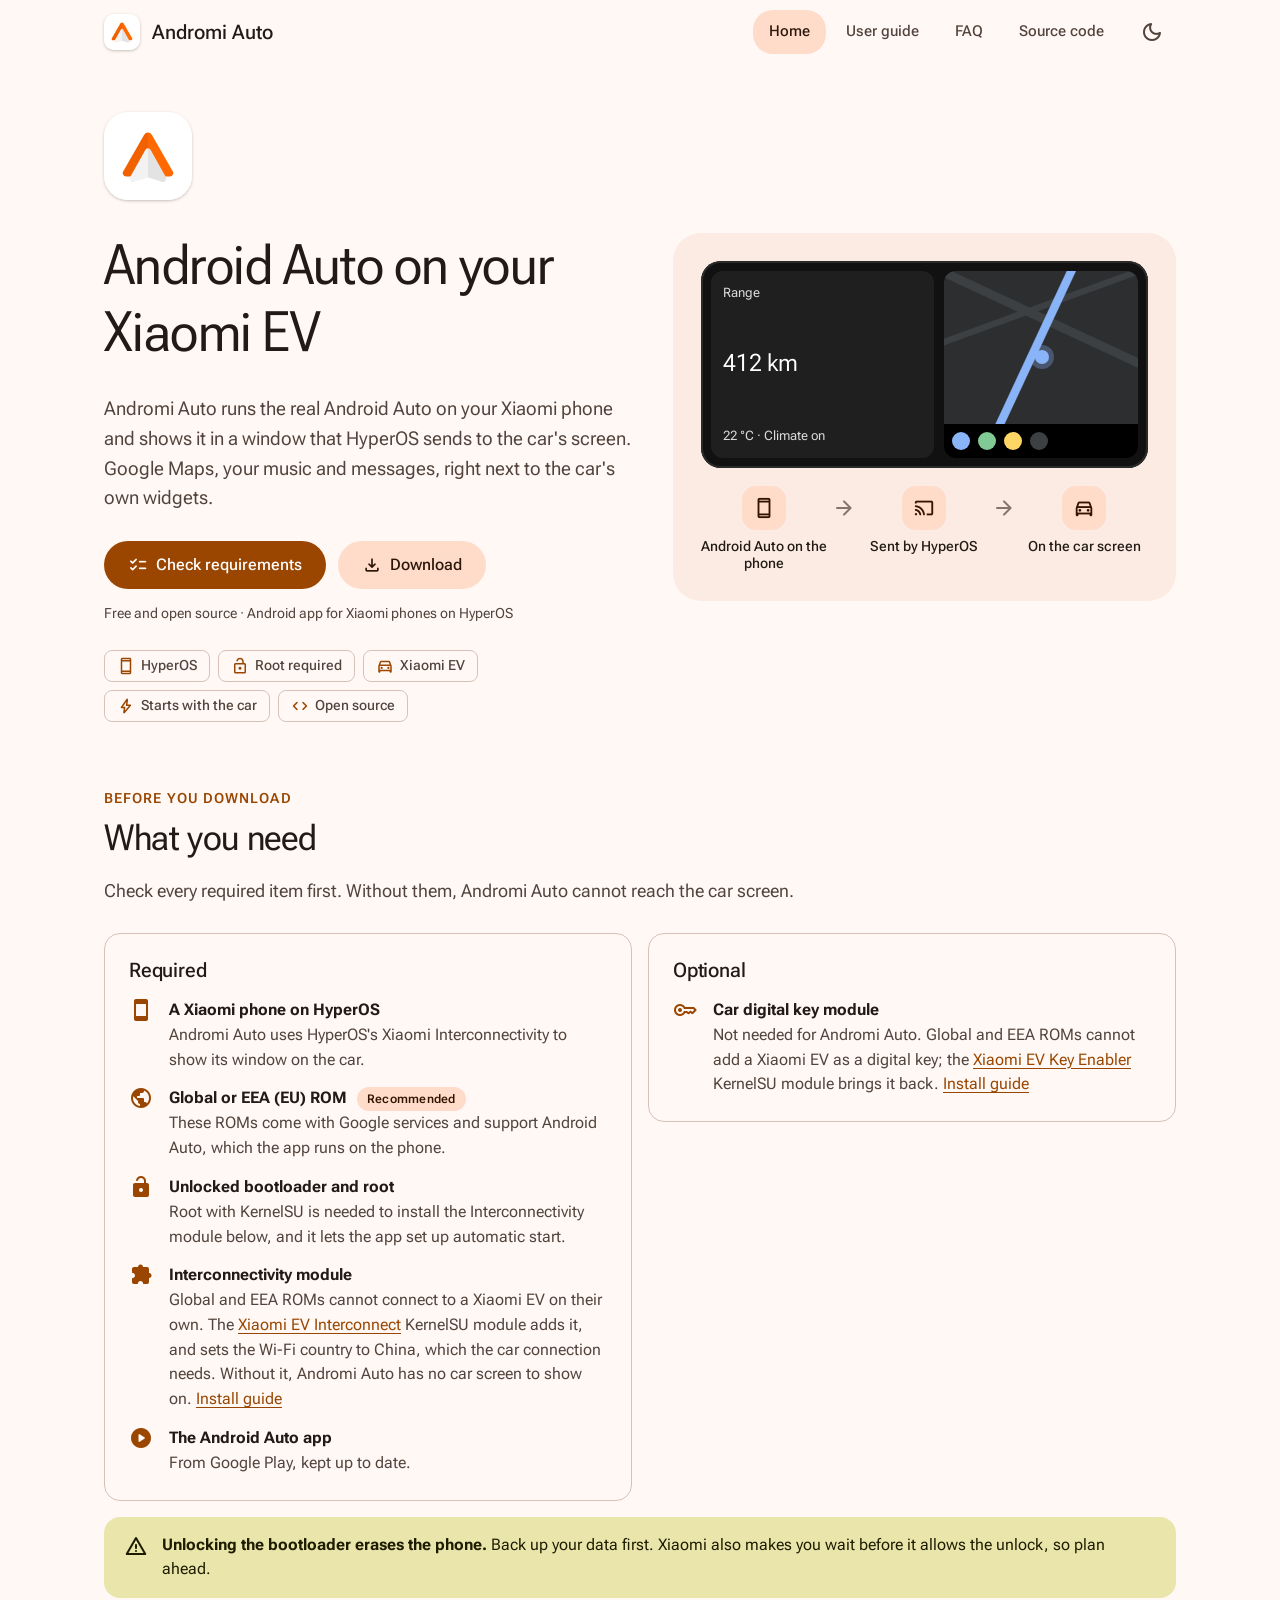
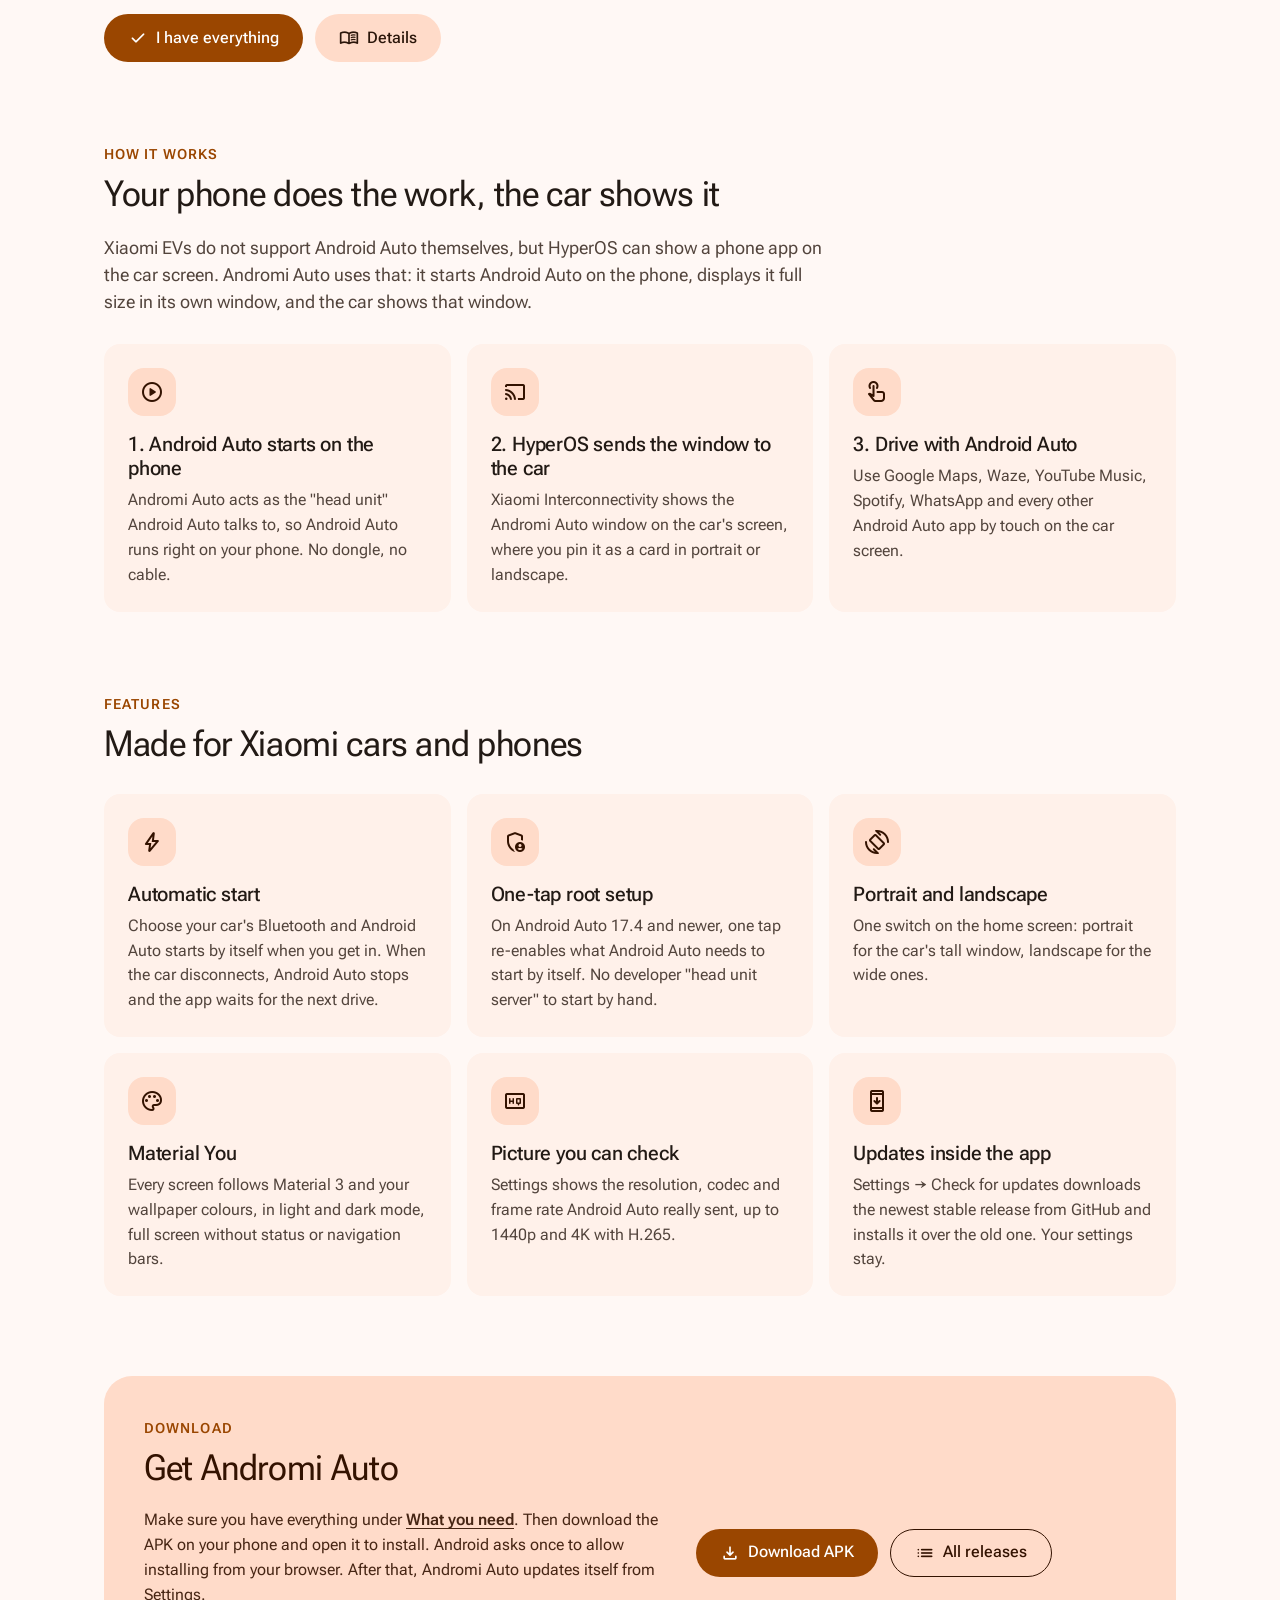
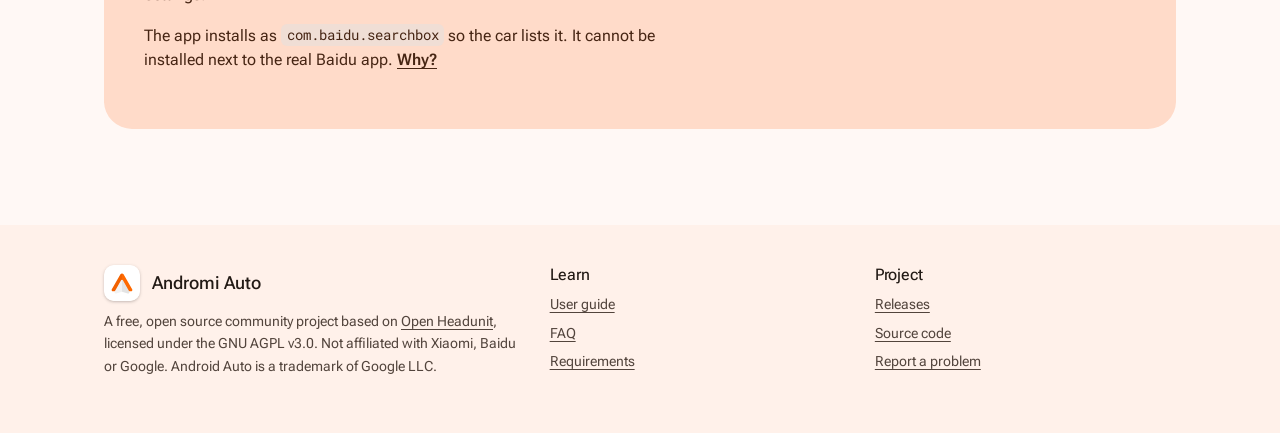
==== commit aa6b27d9: "Interconnect module v4 sets the Wi-Fi country to CN; LSPosed not needed Guide, requirements and FAQ " ====
--- a/index.html
+++ b/index.html
@@ -89,7 +89,7 @@
               <li><span class="icon filled">smartphone</span><div><strong>A Xiaomi phone on HyperOS</strong><span class="text">Andromi Auto uses HyperOS's Xiaomi Interconnectivity to show its window on the car.</span></div></li>
               <li><span class="icon filled">public</span><div><strong>Global or EEA (EU) ROM <span class="badge">Recommended</span></strong><span class="text">These ROMs come with Google services and support Android Auto, which the app runs on the phone.</span></div></li>
               <li><span class="icon filled">lock_open</span><div><strong>Unlocked bootloader and root</strong><span class="text">Root with KernelSU is needed to install the Interconnectivity module below, and it lets the app set up automatic start.</span></div></li>
-              <li><span class="icon filled">extension</span><div><strong>Interconnectivity module</strong><span class="text">Global and EEA ROMs cannot connect to a Xiaomi EV on their own. The <a href="https://github.com/Andromi-Auto/xiaomi-ev-interconnect/releases/latest">Xiaomi EV Interconnect</a> KernelSU module adds it. Without it, Andromi Auto has no car screen to show on. <a href="guide.html#interconnectivity-module">Install guide</a></span></div></li>
+              <li><span class="icon filled">extension</span><div><strong>Interconnectivity module</strong><span class="text">Global and EEA ROMs cannot connect to a Xiaomi EV on their own. The <a href="https://github.com/Andromi-Auto/xiaomi-ev-interconnect/releases/latest">Xiaomi EV Interconnect</a> KernelSU module adds it, and sets the Wi-Fi country to China, which the car connection needs. Without it, Andromi Auto has no car screen to show on. <a href="guide.html#interconnectivity-module">Install guide</a></span></div></li>
               <li><span class="icon filled">play_circle</span><div><strong>The Android Auto app</strong><span class="text">From Google Play, kept up to date.</span></div></li>
             </ul>
           </div>
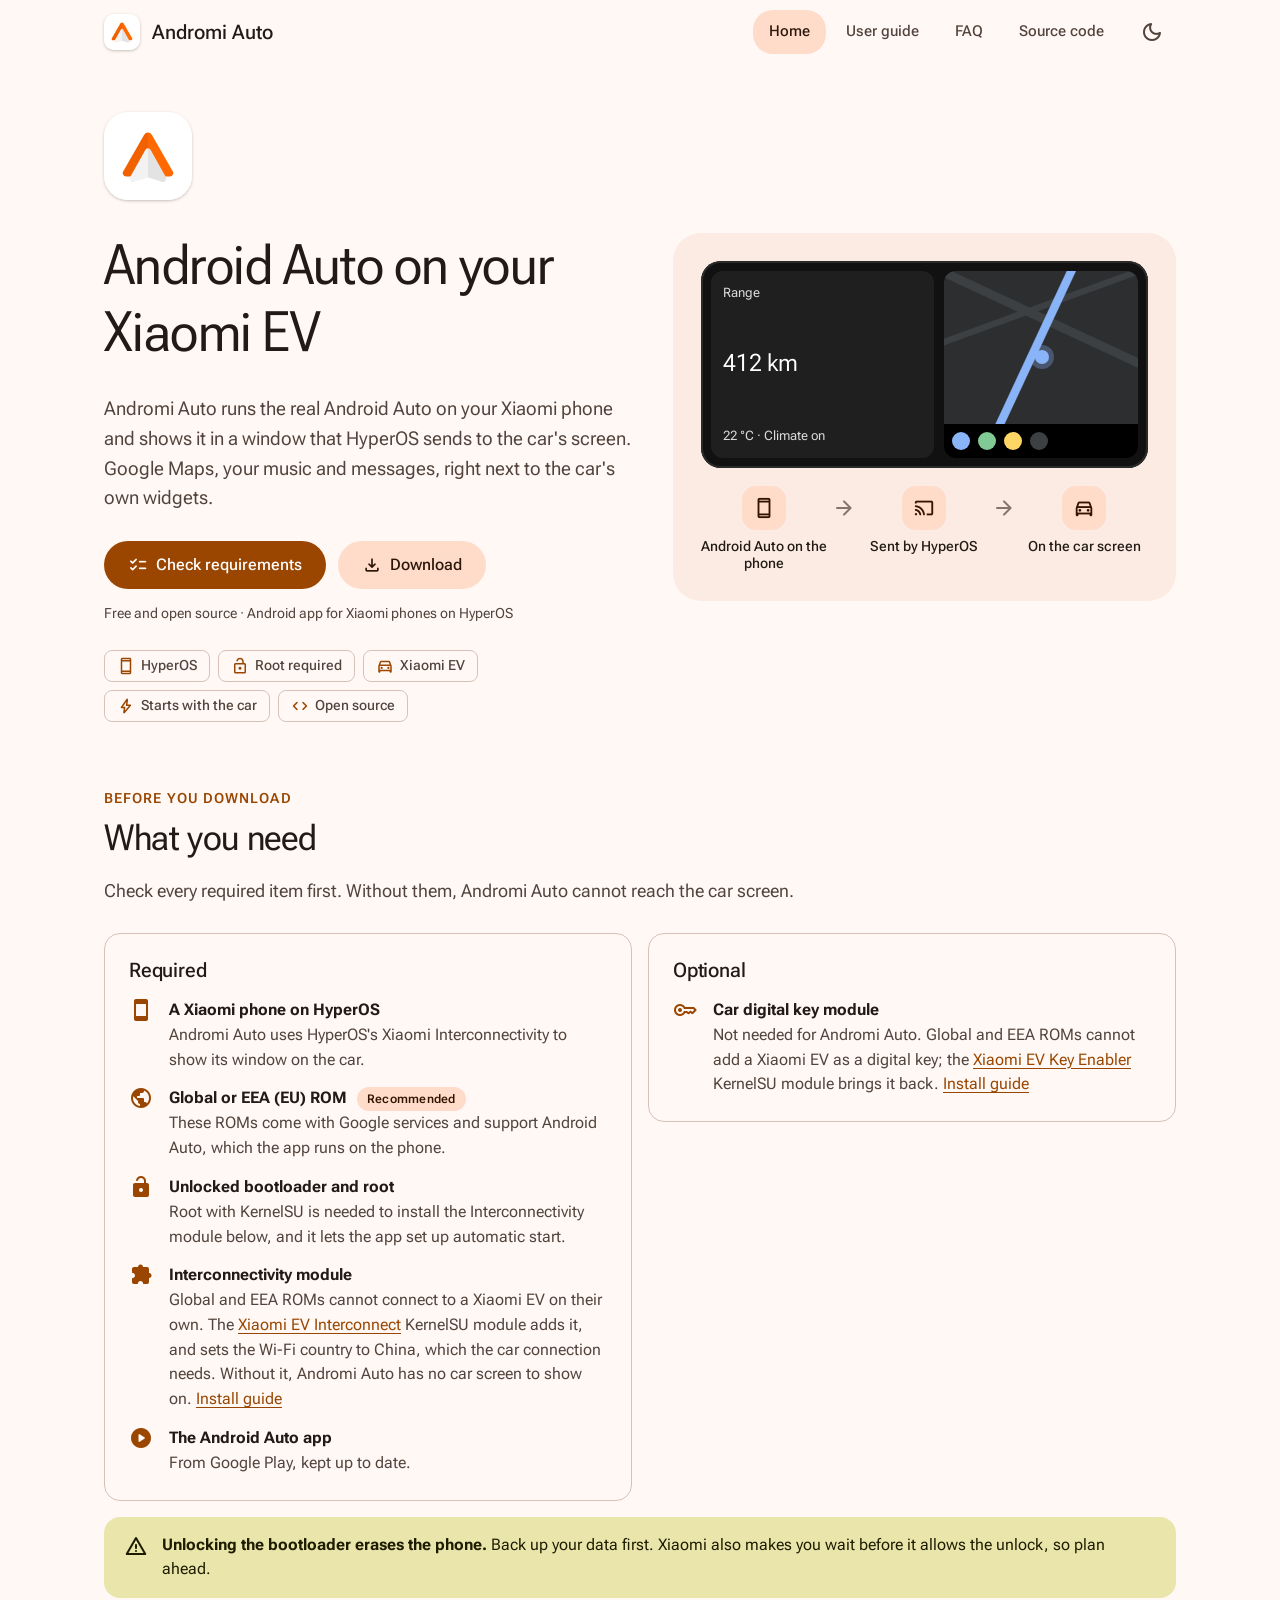
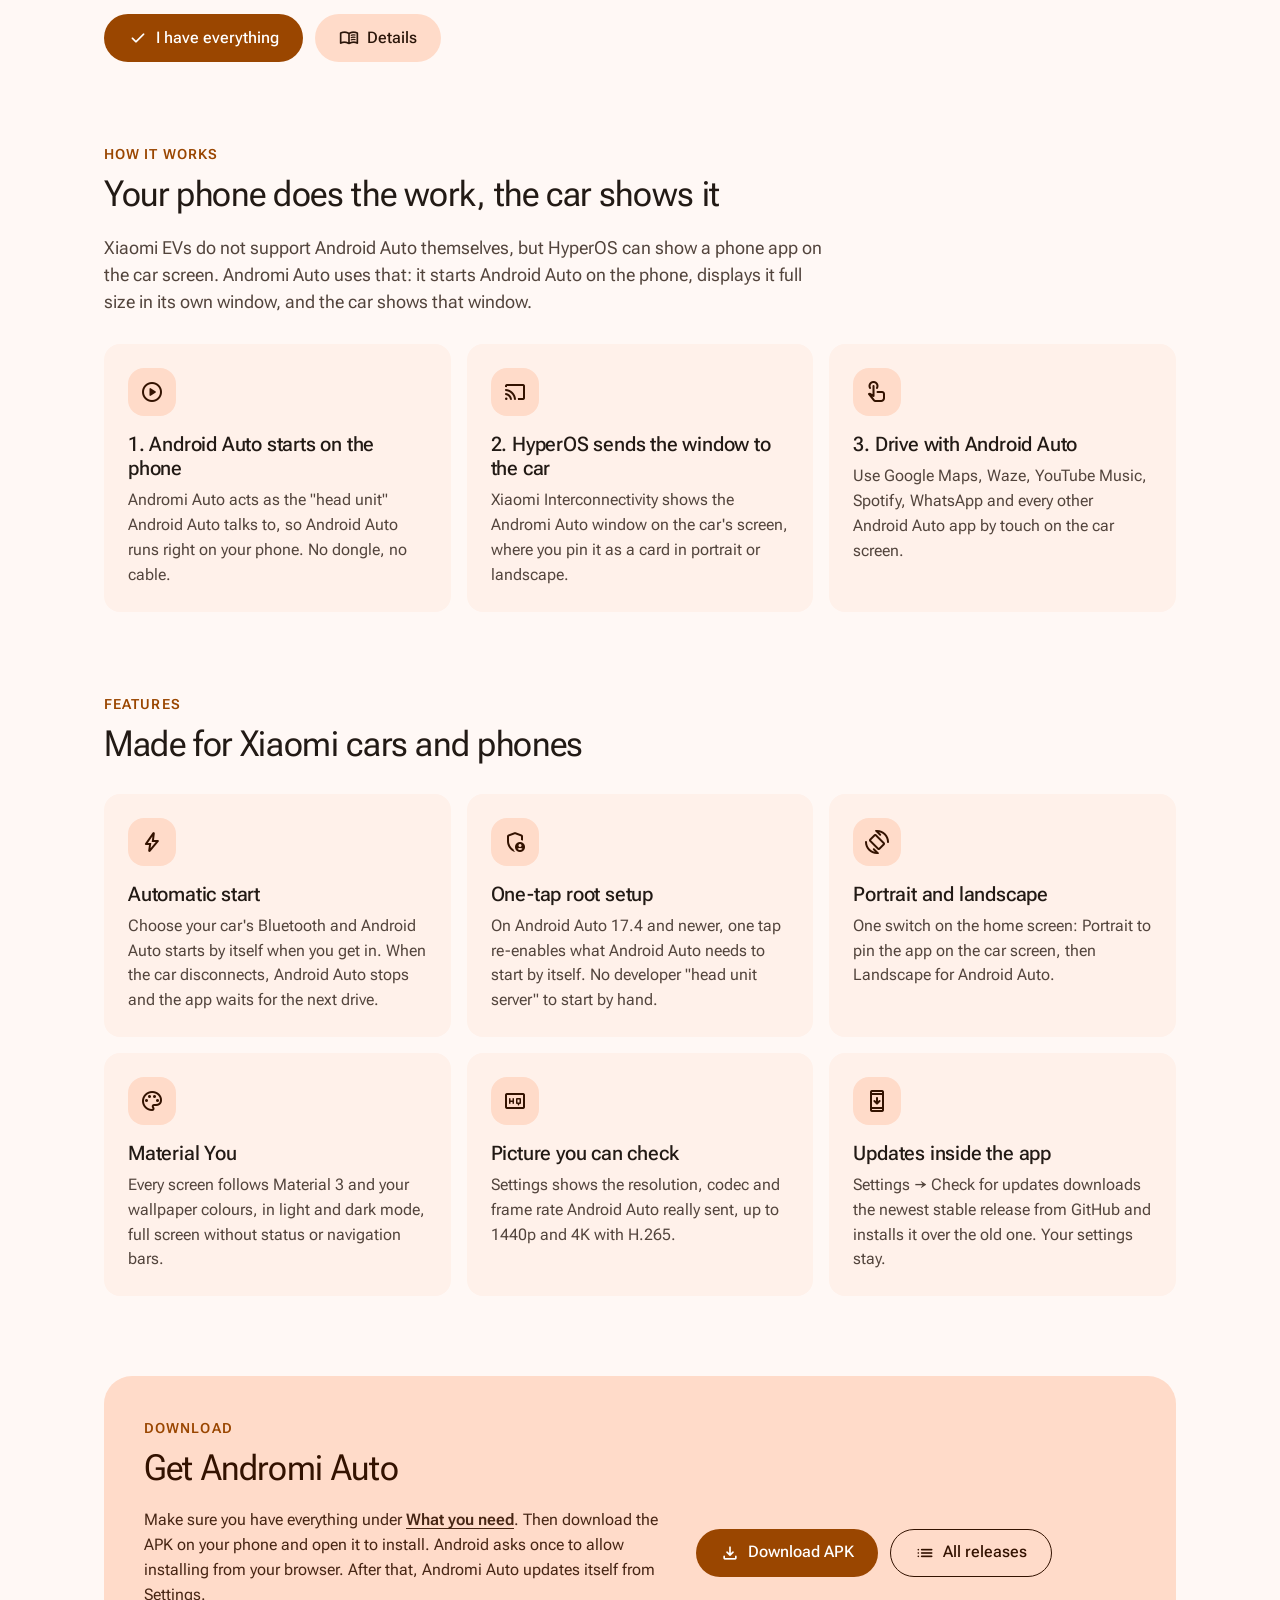
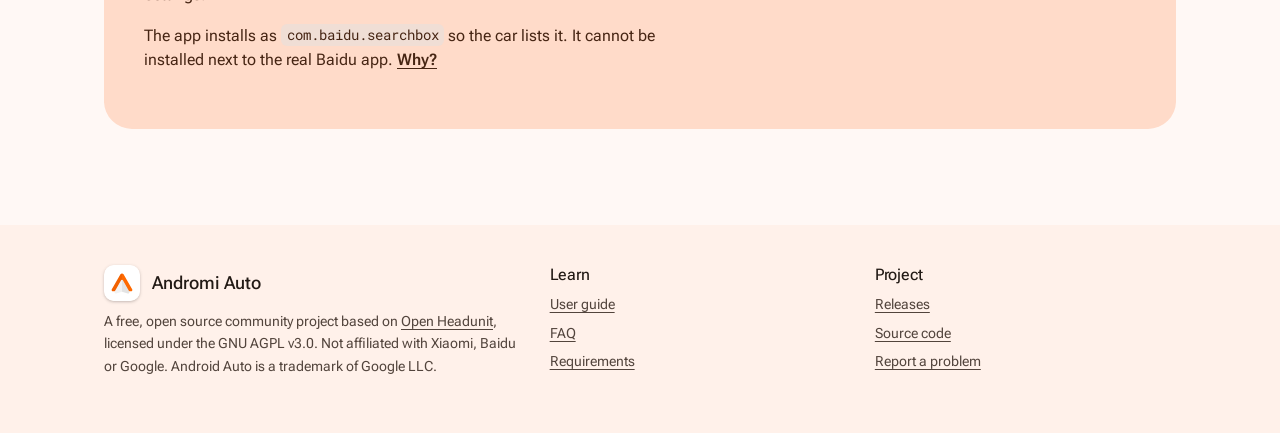
==== commit 0fb7d30e: "Guide, FAQ and home: pin in Portrait, then switch to Landscape (no car window sizes)" ====
--- a/index.html
+++ b/index.html
@@ -160,7 +160,7 @@
           <div class="card">
             <span class="feature-icon"><span class="icon">screen_rotation</span></span>
             <h3>Portrait and landscape</h3>
-            <p>One switch on the home screen: portrait for the car's tall window, landscape for the wide ones.</p>
+            <p>One switch on the home screen: Portrait to pin the app on the car screen, then Landscape for Android Auto.</p>
           </div>
           <div class="card">
             <span class="feature-icon"><span class="icon">palette</span></span>
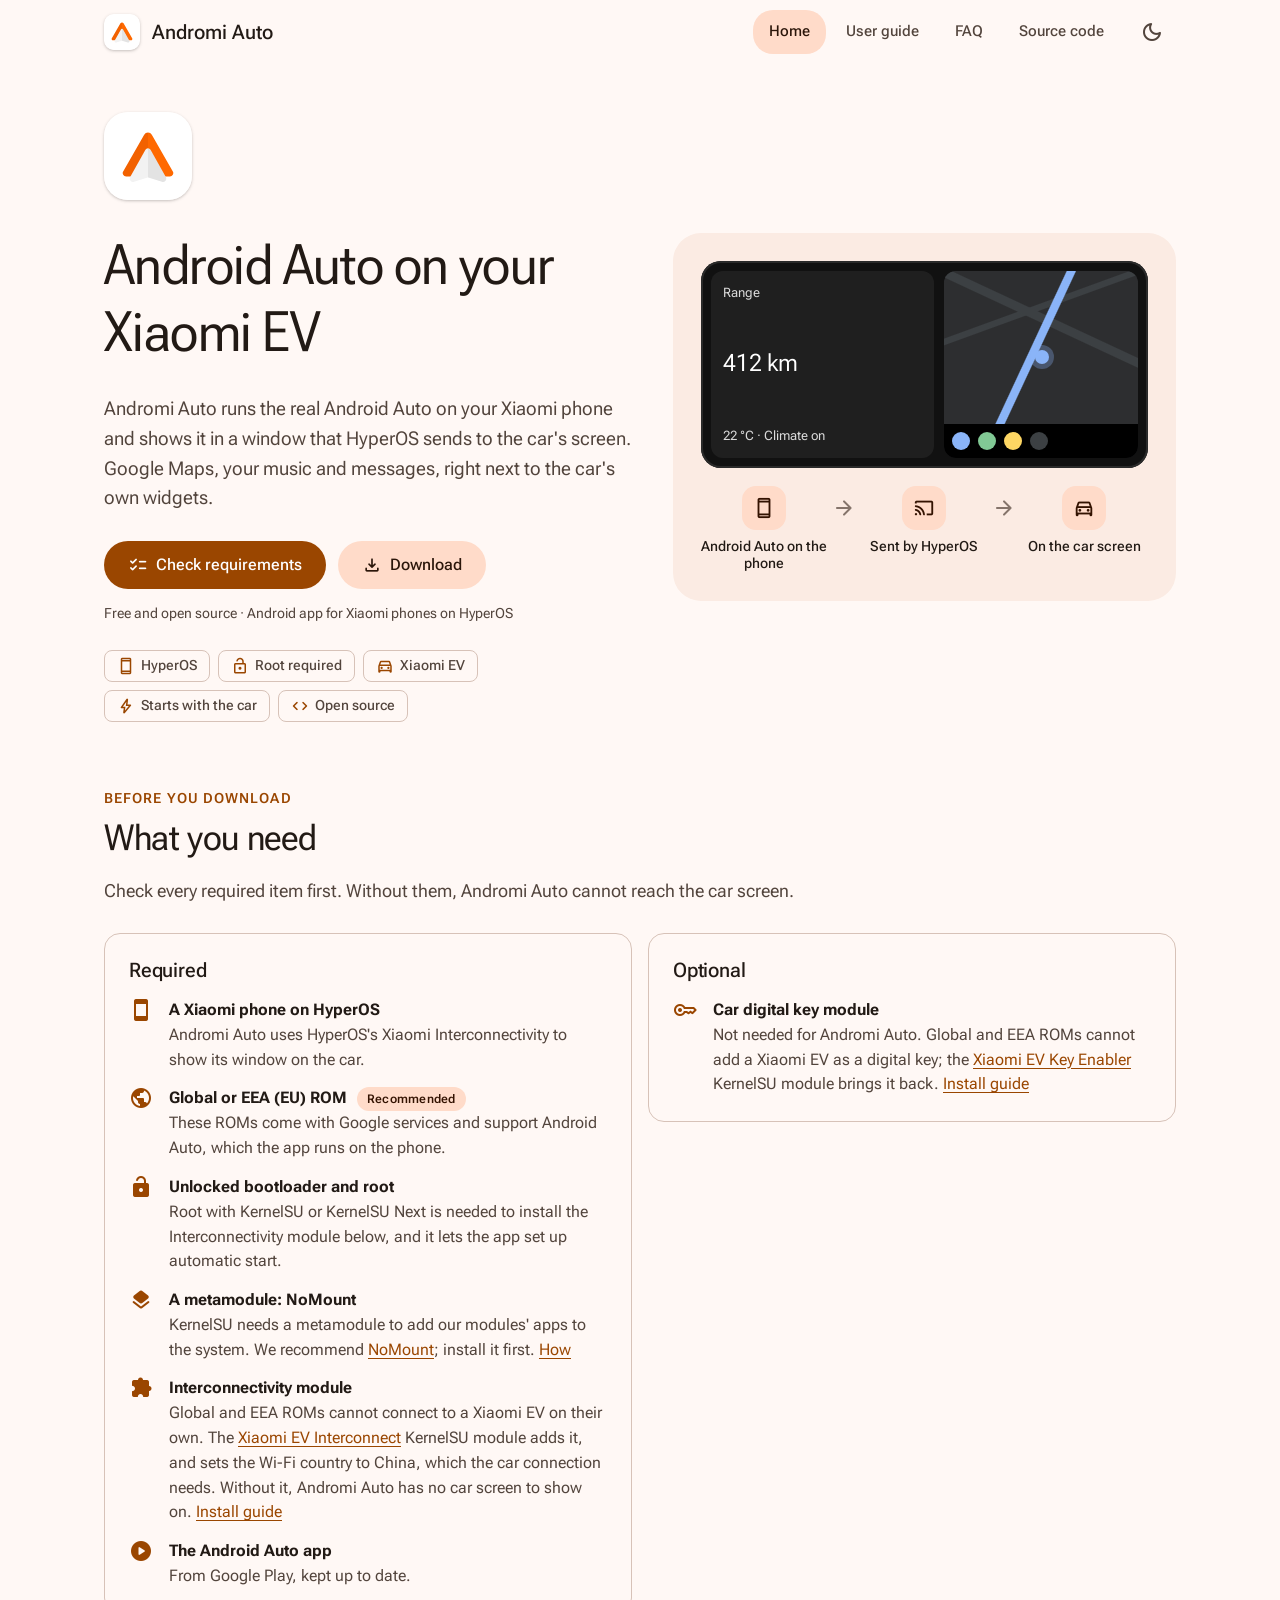
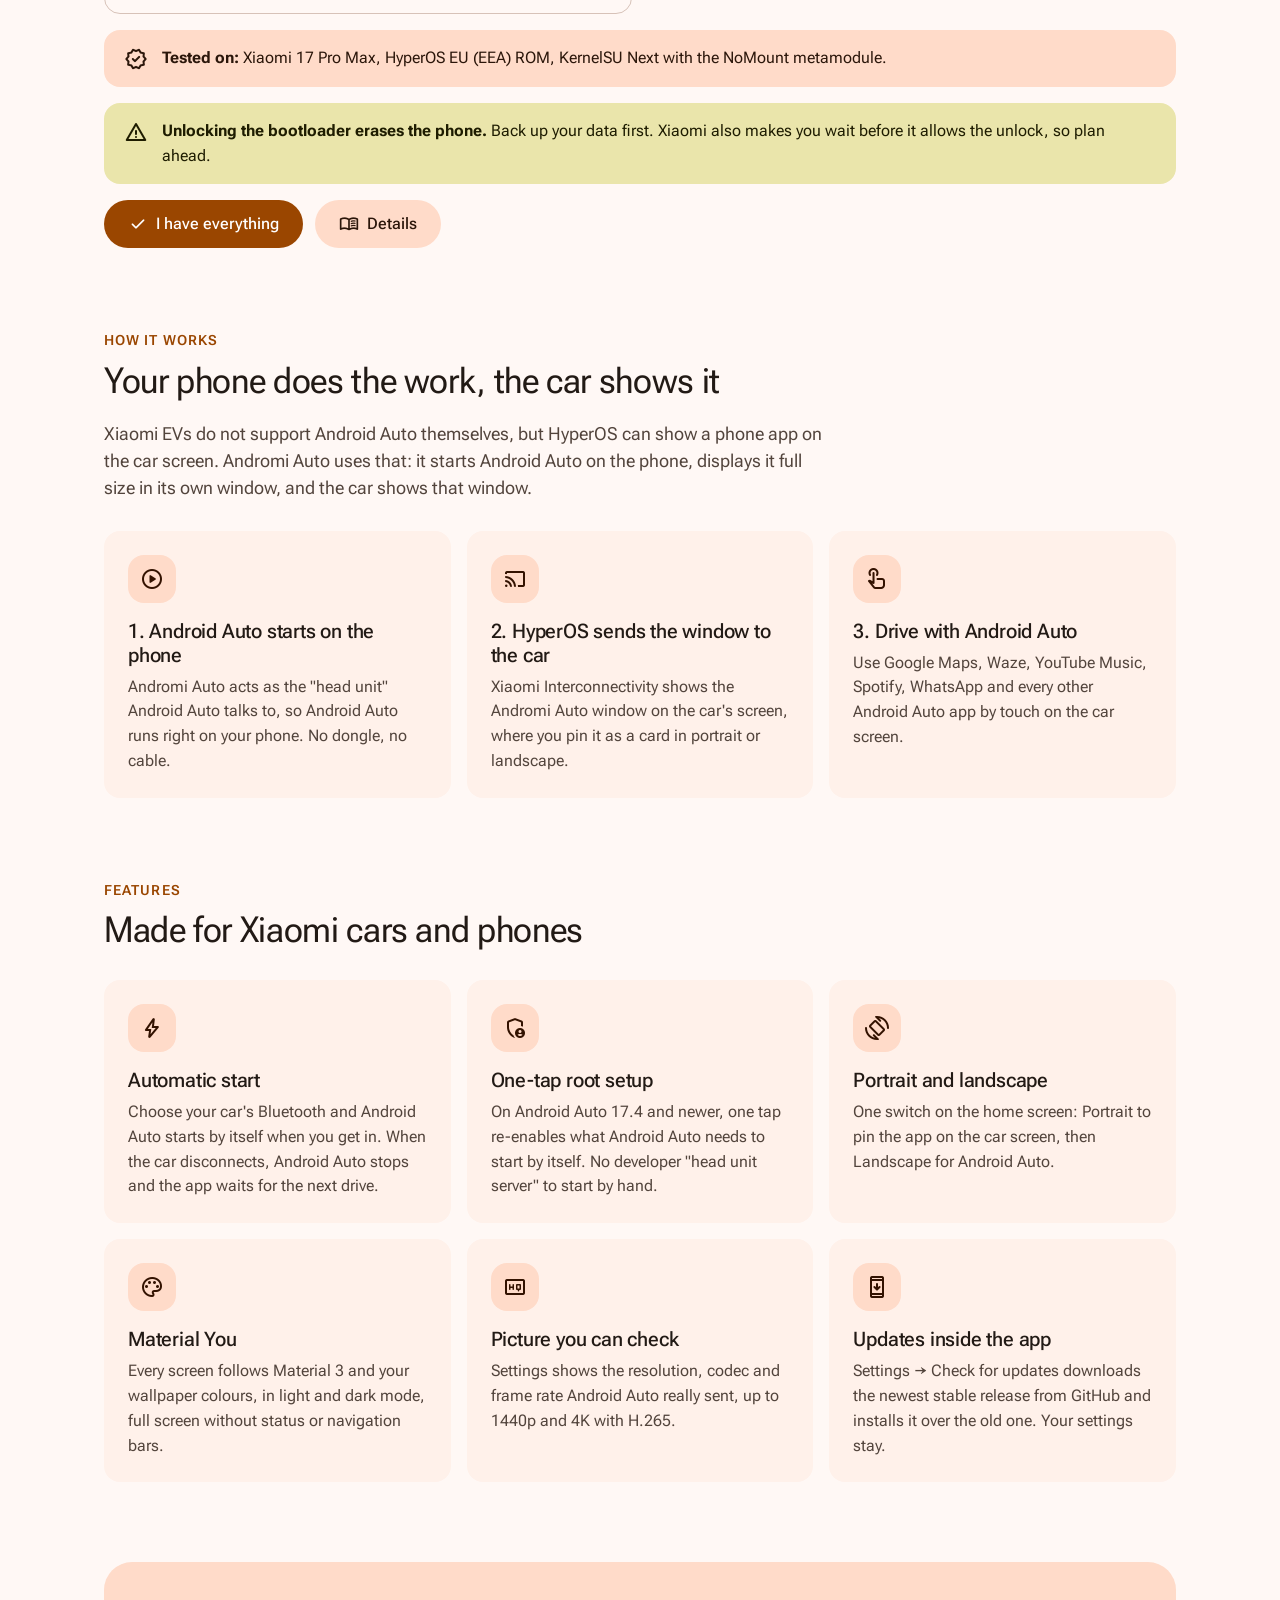
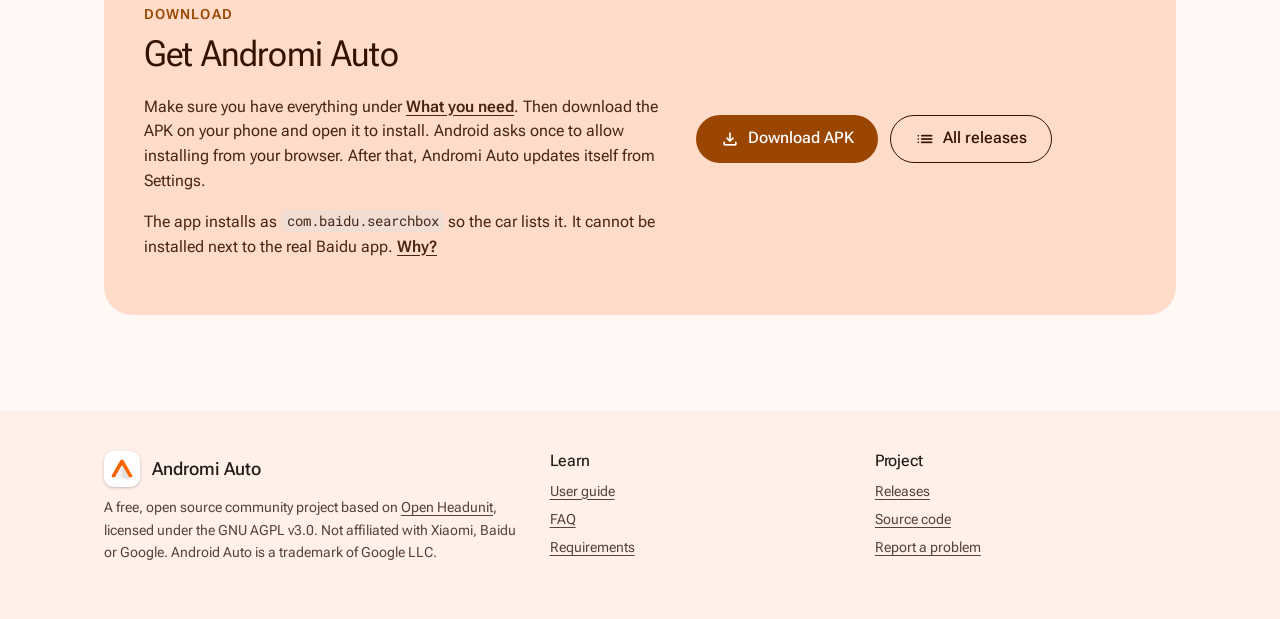
==== commit 3f3cebb3: "NoMount metamodule required for our KernelSU modules; tested-on note - Requirements (home and guide)" ====
--- a/index.html
+++ b/index.html
@@ -88,7 +88,8 @@
             <ul class="check-list">
               <li><span class="icon filled">smartphone</span><div><strong>A Xiaomi phone on HyperOS</strong><span class="text">Andromi Auto uses HyperOS's Xiaomi Interconnectivity to show its window on the car.</span></div></li>
               <li><span class="icon filled">public</span><div><strong>Global or EEA (EU) ROM <span class="badge">Recommended</span></strong><span class="text">These ROMs come with Google services and support Android Auto, which the app runs on the phone.</span></div></li>
-              <li><span class="icon filled">lock_open</span><div><strong>Unlocked bootloader and root</strong><span class="text">Root with KernelSU is needed to install the Interconnectivity module below, and it lets the app set up automatic start.</span></div></li>
+              <li><span class="icon filled">lock_open</span><div><strong>Unlocked bootloader and root</strong><span class="text">Root with KernelSU or KernelSU Next is needed to install the Interconnectivity module below, and it lets the app set up automatic start.</span></div></li>
+              <li><span class="icon filled">layers</span><div><strong>A metamodule: NoMount</strong><span class="text">KernelSU needs a metamodule to add our modules' apps to the system. We recommend <a href="https://github.com/maxsteeel/nomount/releases/latest">NoMount</a>; install it first. <a href="guide.html#metamodule">How</a></span></div></li>
               <li><span class="icon filled">extension</span><div><strong>Interconnectivity module</strong><span class="text">Global and EEA ROMs cannot connect to a Xiaomi EV on their own. The <a href="https://github.com/Andromi-Auto/xiaomi-ev-interconnect/releases/latest">Xiaomi EV Interconnect</a> KernelSU module adds it, and sets the Wi-Fi country to China, which the car connection needs. Without it, Andromi Auto has no car screen to show on. <a href="guide.html#interconnectivity-module">Install guide</a></span></div></li>
               <li><span class="icon filled">play_circle</span><div><strong>The Android Auto app</strong><span class="text">From Google Play, kept up to date.</span></div></li>
             </ul>
@@ -99,6 +100,10 @@
               <li><span class="icon">key</span><div><strong>Car digital key module</strong><span class="text">Not needed for Andromi Auto. Global and EEA ROMs cannot add a Xiaomi EV as a digital key; the <a href="https://github.com/Andromi-Auto/xiaomi-ev-key/releases/latest">Xiaomi EV Key Enabler</a> KernelSU module brings it back. <a href="guide.html#digital-key">Install guide</a></span></div></li>
             </ul>
           </div>
+        </div>
+        <div class="note">
+          <span class="icon">verified</span>
+          <div><p><b>Tested on:</b> Xiaomi 17 Pro Max, HyperOS EU (EEA) ROM, KernelSU Next with the NoMount metamodule.</p></div>
         </div>
         <div class="note warn">
           <span class="icon">warning</span>
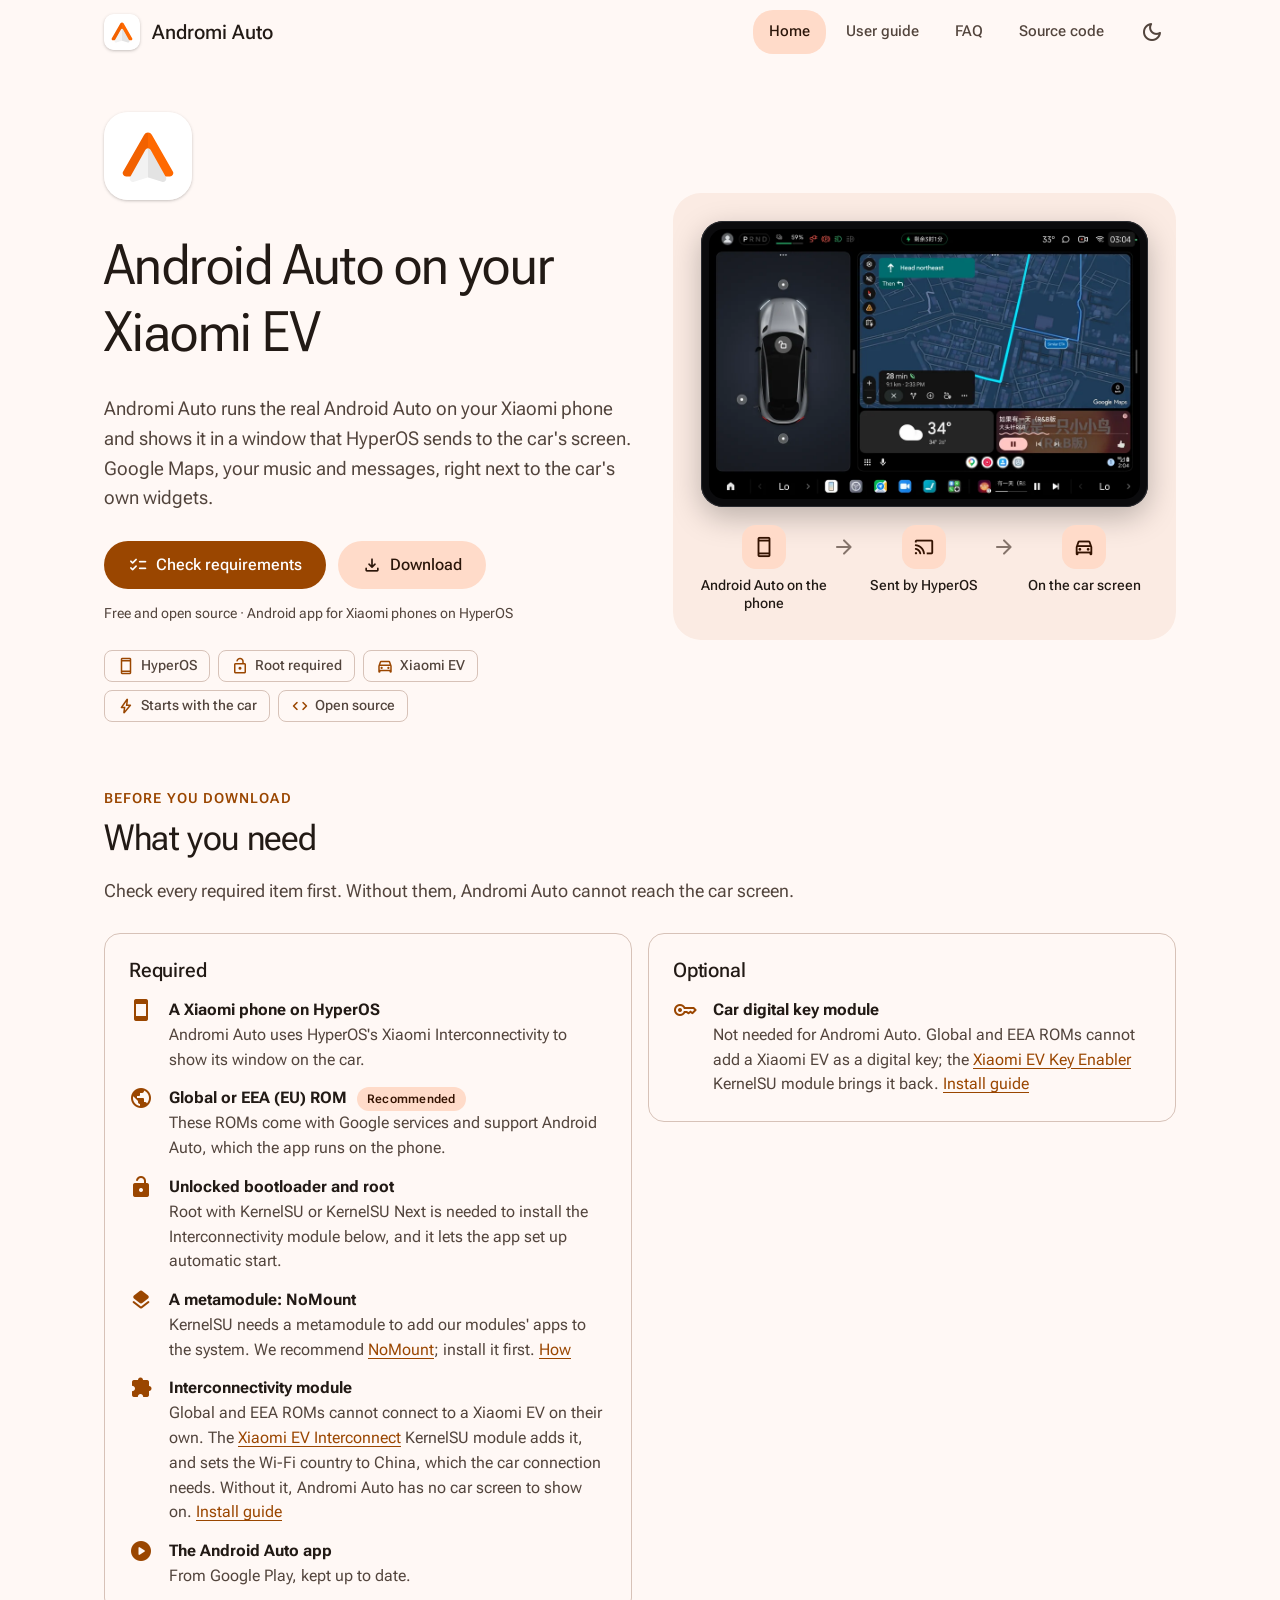
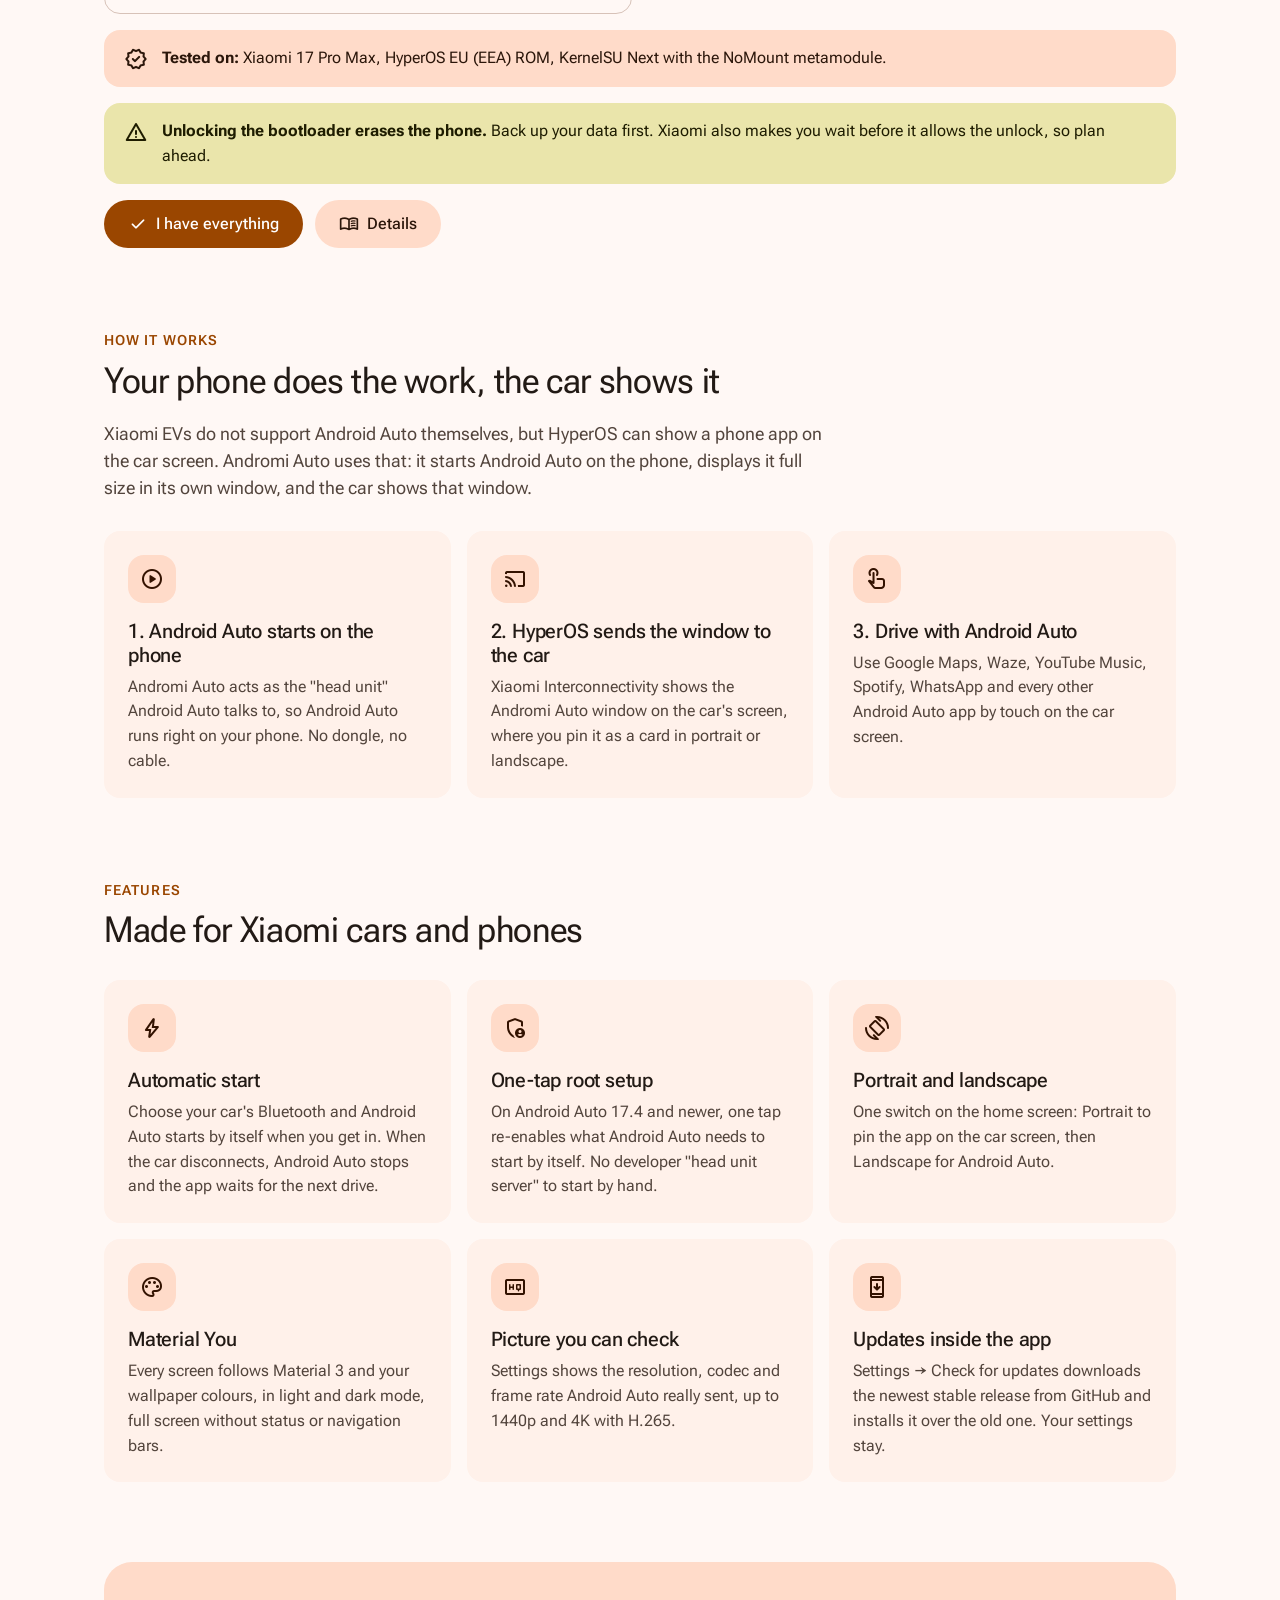
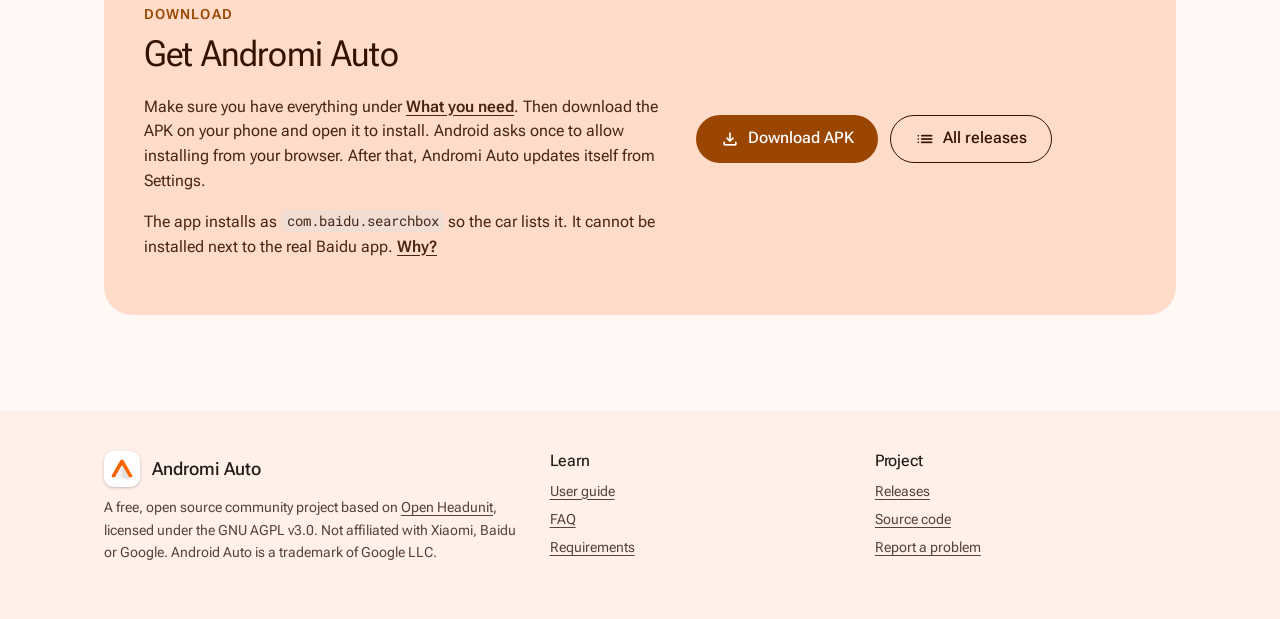
==== commit e46f4933: "Home: the real car screenshot instead of the drawn car screen The hero shows the masked screenshot o" ====
--- a/index.html
+++ b/index.html
@@ -9,7 +9,10 @@
   <meta name="theme-color" content="#1A120D" media="(prefers-color-scheme: dark)">
   <meta property="og:title" content="Andromi Auto">
   <meta property="og:description" content="Android Auto on the screen of your Xiaomi EV, straight from your Xiaomi phone.">
-  <meta property="og:image" content="https://andromi-auto.github.io/assets/icon-512.png">
+  <meta property="og:image" content="https://andromi-auto.github.io/assets/social/andromi-intro.png">
+  <meta property="og:image:width" content="3200">
+  <meta property="og:image:height" content="1800">
+  <meta name="twitter:card" content="summary_large_image">
   <link rel="icon" href="favicon.svg" type="image/svg+xml">
   <link rel="icon" href="favicon.png" type="image/png" sizes="64x64">
   <link rel="apple-touch-icon" href="apple-touch-icon.png">
@@ -58,10 +61,13 @@
           </ul>
         </div>
 
-        <figure class="scene" aria-label="Illustration: Android Auto from the phone shown on the car screen next to the car's widgets">
-          <div class="car-screen" aria-hidden="true">
-            <div class="car-widget"><span>Range</span><strong>412 km</strong><span>22 °C · Climate on</span></div>
-            <div class="aa-window"><div class="aa-map"></div><div class="aa-rail"><span></span><span></span><span></span><span></span></div></div>
+        <figure class="scene">
+          <div class="car-screen">
+            <picture>
+              <source type="image/webp" srcset="assets/car-screen-960.webp 960w, assets/car-screen-1600.webp 1600w" sizes="(min-width: 900px) 540px, 100vw">
+              <img src="assets/car-screen-960.jpg" srcset="assets/car-screen-960.jpg 960w, assets/car-screen-1600.jpg 1600w" sizes="(min-width: 900px) 540px, 100vw"
+                   width="1600" height="1000" alt="A Xiaomi EV's screen: the car's own view on the left, Android Auto with Google Maps navigation, weather and music on the right">
+            </picture>
           </div>
           <div class="flow">
             <span class="flow-step"><span class="icon">smartphone</span>Android Auto on the phone</span>
--- a/assets/style.css
+++ b/assets/style.css
@@ -273,36 +273,17 @@
 .hero .chips { margin-top: 24px; }
 .release-note { margin-top: 14px; font-size: .9rem; color: var(--on-surface-variant); min-height: 1.4em; }
 
-/* The illustration: phone → Andromi Auto → car screen, drawn in CSS so it follows the theme. */
+/* Hero: the car screen and the phone → HyperOS → car steps under it. */
 .scene {
   position: relative; background: var(--surface-container); border-radius: var(--radius-l);
   margin: 0; padding: 28px; display: grid; gap: 18px; overflow: hidden;
 }
+/* A real screenshot of the car screen, in a thin dark bezel like the car's display. */
 .car-screen {
-  background: #111; border-radius: 20px; padding: 10px; aspect-ratio: 16 / 7.4;
-  display: grid; grid-template-columns: 1.15fr 1fr; gap: 10px;
-  box-shadow: inset 0 0 0 2px #2a2a2a;
-}
-.car-widget { border-radius: 12px; background: #1F1F1F; padding: 12px; color: #DADADA; font-size: .8rem; display: grid; align-content: space-between; }
-.car-widget strong { font-size: 1.5rem; font-weight: 400; color: #fff; }
-.aa-window { border-radius: 12px; background: #202124; overflow: hidden; display: grid; grid-template-rows: 1fr auto; }
-.aa-map {
-  background:
-    linear-gradient(115deg, transparent 46%, #8AB4F8 46.5%, #8AB4F8 49.5%, transparent 50%),
-    linear-gradient(25deg, transparent 60%, #3c4043 60.5%, #3c4043 64%, transparent 64.5%),
-    linear-gradient(160deg, transparent 30%, #3c4043 30.5%, #3c4043 33%, transparent 33.5%),
-    #2D2E30;
-  position: relative;
-}
-.aa-map::after {
-  content: ""; position: absolute; left: 47%; top: 52%; width: 14px; height: 14px; border-radius: 50%;
-  background: #8AB4F8; box-shadow: 0 0 0 5px rgba(138, 180, 248, .3);
-}
-.aa-rail { display: flex; gap: 8px; padding: 8px; background: #000; }
-.aa-rail span { width: 18px; height: 18px; border-radius: 50%; background: #3C4043; }
-.aa-rail span:nth-child(1) { background: #8AB4F8; }
-.aa-rail span:nth-child(2) { background: #81C995; }
-.aa-rail span:nth-child(3) { background: #FDD663; }
+  background: #0b0b0d; border-radius: 22px; padding: 8px;
+  box-shadow: 0 10px 30px rgba(0, 0, 0, .25), inset 0 0 0 1px #2a2b30;
+}
+.car-screen img { display: block; width: 100%; height: auto; border-radius: 15px; }
 .flow { display: grid; grid-template-columns: minmax(0, 1fr) auto minmax(0, 1fr) auto minmax(0, 1fr); align-items: start; gap: 4px; }
 .flow-step { display: grid; justify-items: center; gap: 8px; text-align: center; font-size: .85rem; font-weight: 500; color: var(--on-surface); line-height: 1.3; }
 .flow-step .icon { display: inline-grid; place-items: center; width: 44px; height: 44px; border-radius: 14px; background: var(--primary-container); color: var(--on-primary-container); font-size: 22px; }
